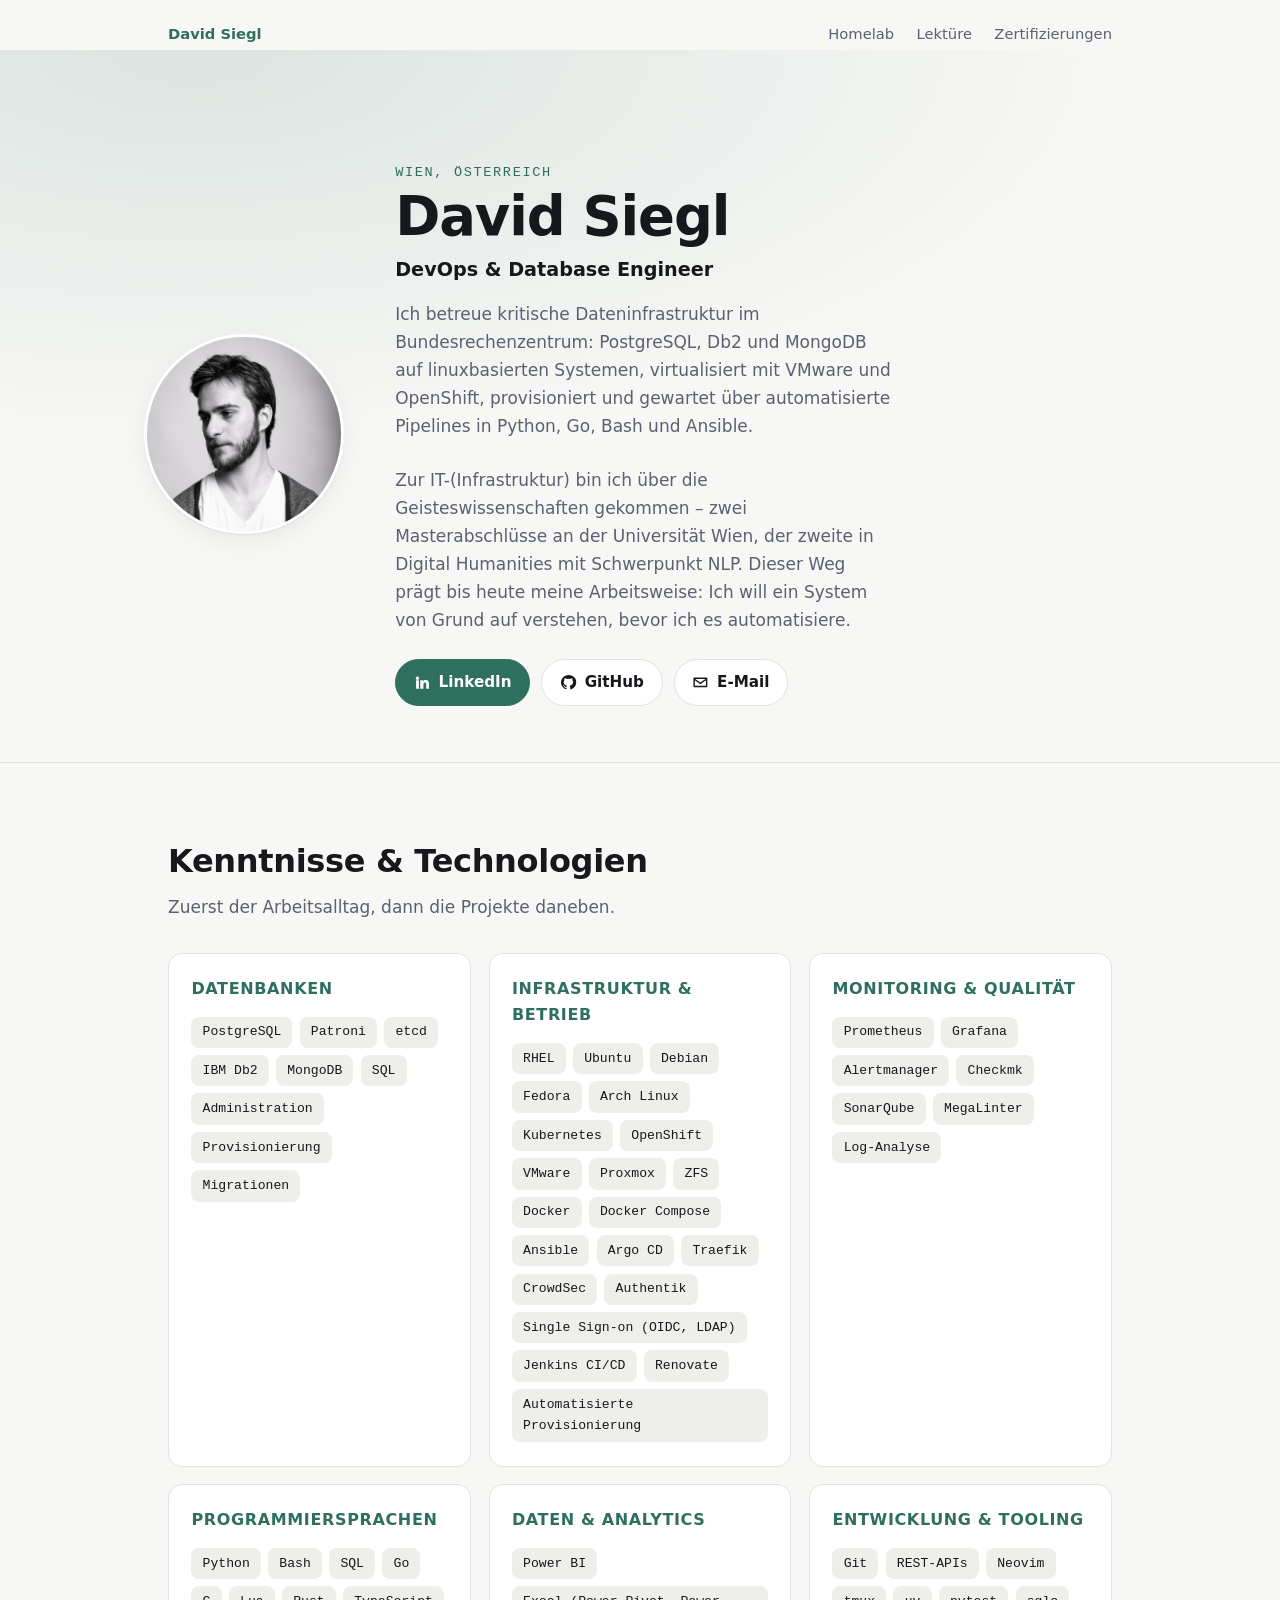
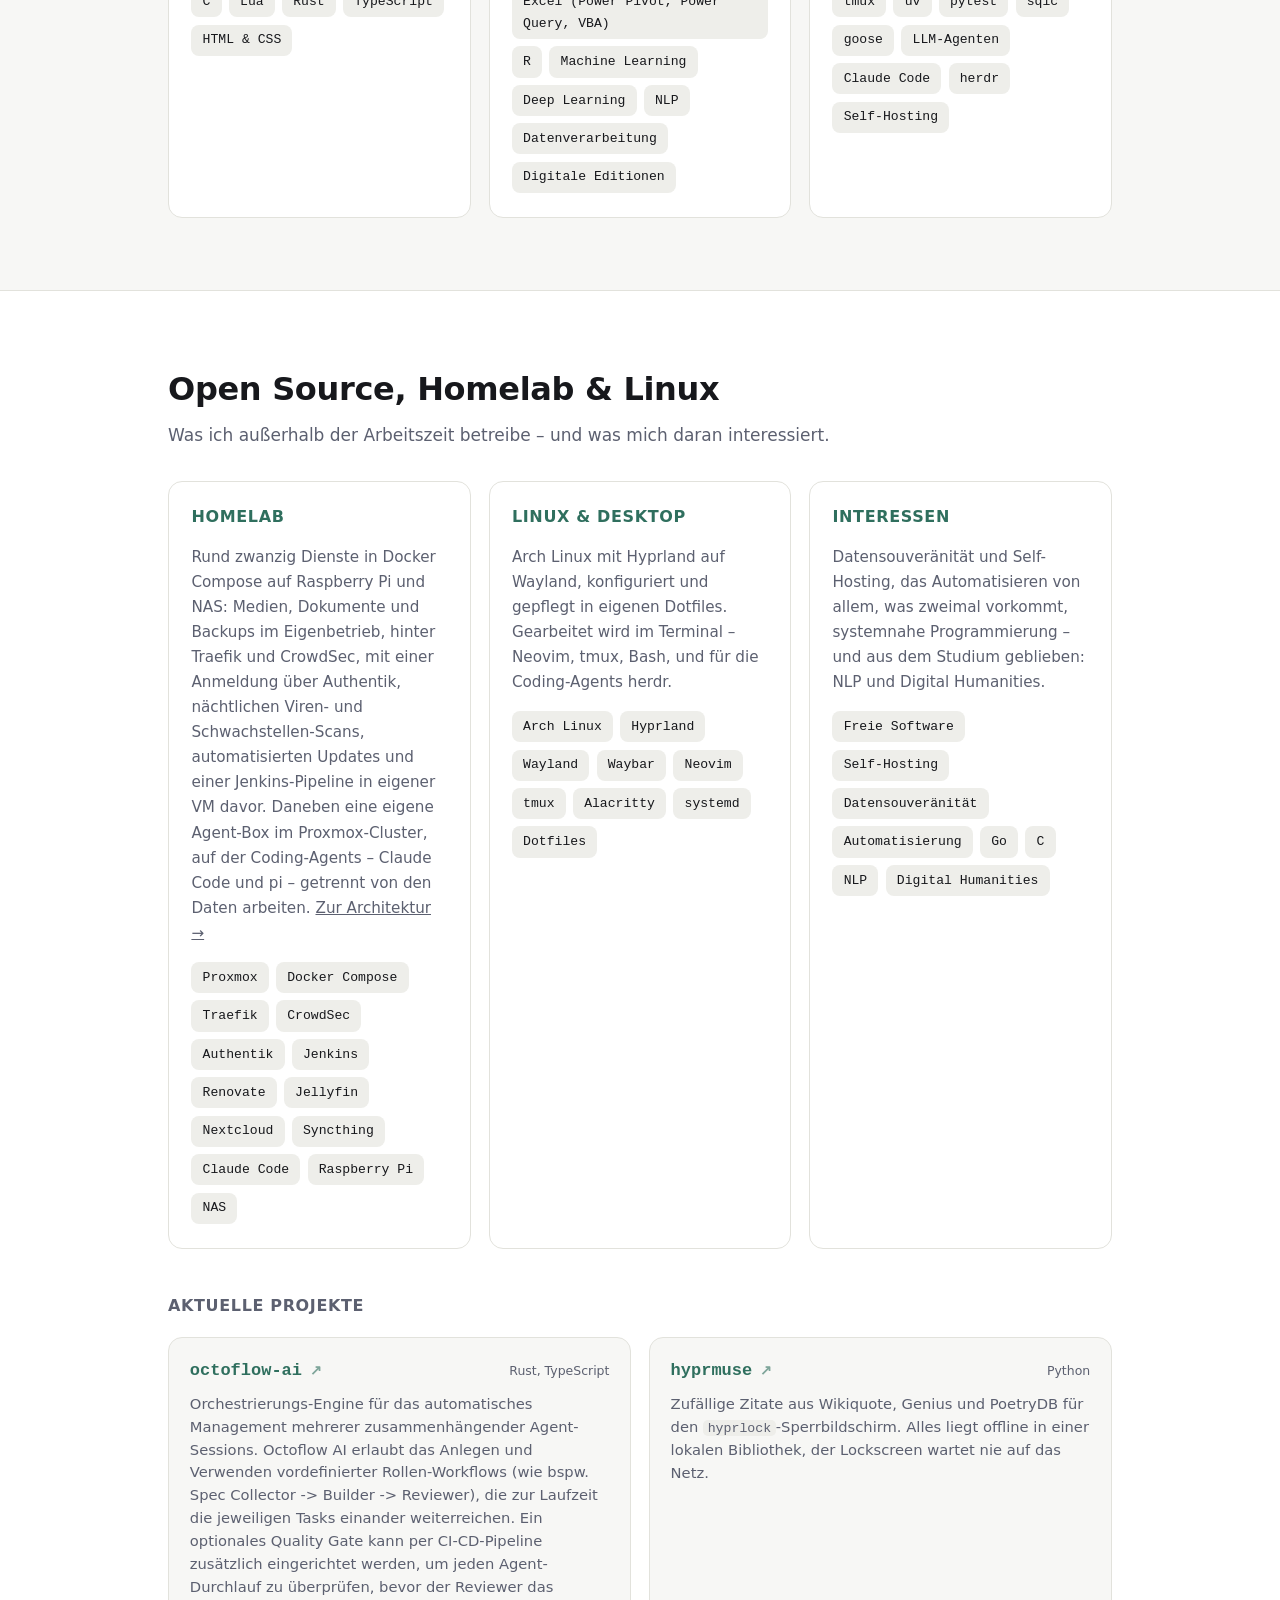
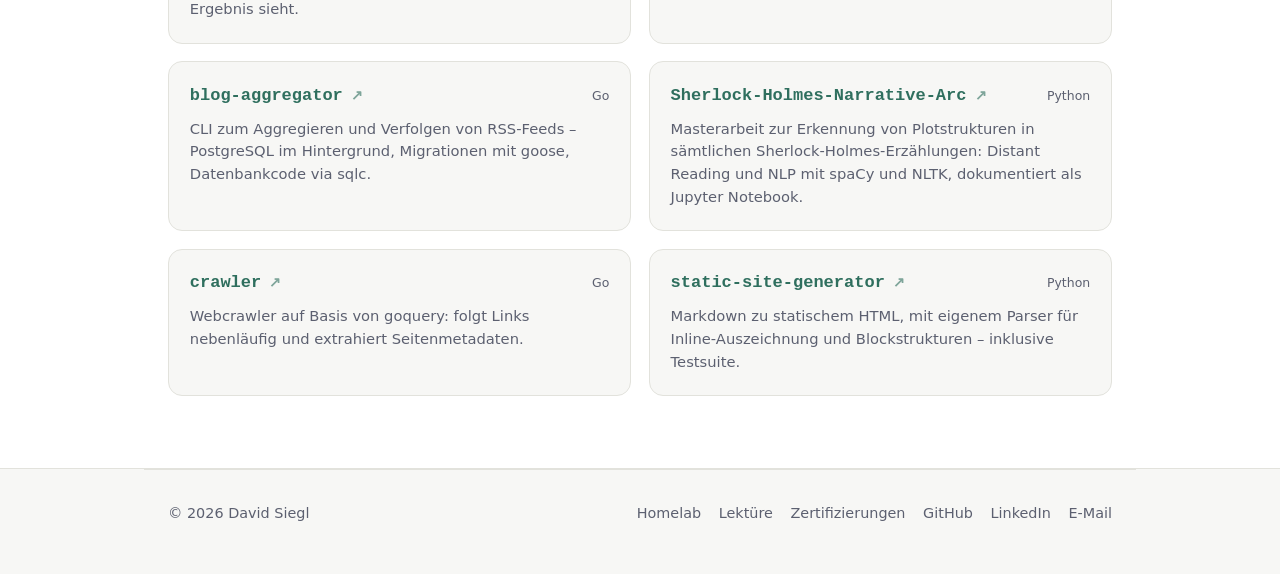
==== index.html @ 4fc4c1da "update index" ====
<!DOCTYPE html>
<html lang="de">
<head>
  <meta charset="utf-8">
  <meta name="viewport" content="width=device-width, initial-scale=1">
  <title>David Siegl — DevOps &amp; Database Engineer</title>
  <meta name="description" content="David Siegl — DevOps &amp; Database Engineer in Wien. PostgreSQL, Db2 und MongoDB auf Linux, provisioniert über automatisierte Pipelines.">
  <link rel="icon" href="assets/favicon.svg" type="image/svg+xml">
  <link rel="icon" href="assets/favicon.png" sizes="96x96" type="image/png">
  <link rel="apple-touch-icon" href="assets/apple-touch-icon.png">
  <link rel="stylesheet" href="styles.css">
</head>
<body>
  <a class="skip-link" href="#skills">Zu den Kenntnissen springen</a>

  <nav class="topbar" aria-label="Hauptnavigation">
    <a class="topbar__home" href="index.html" aria-current="page">David Siegl</a>
    <a href="homelab.html">Homelab</a>
    <a href="lektuere.html">Lektüre</a>
    <a href="zertifizierungen.html">Zertifizierungen</a>
  </nav>

  <header class="hero">
    <div class="hero__inner">
      <div class="avatar">
        <span class="avatar__initials" aria-hidden="true">DS</span>
        <img src="assets/profile.jpg" alt="Porträtfoto von David Siegl"
             width="800" height="800" decoding="async" onerror="this.remove()">
      </div>

      <div class="hero__text">
        <p class="eyebrow">Wien, Österreich</p>
        <h1>David Siegl</h1>
        <p class="tagline">DevOps &amp; Database Engineer</p>
        <p class="bio">
          Ich betreue kritische Dateninfrastruktur im Bundesrechenzentrum: PostgreSQL, Db2 und
          MongoDB auf linuxbasierten Systemen, virtualisiert mit VMware und OpenShift, provisioniert
          und gewartet über automatisierte Pipelines in Python, Go, Bash und Ansible.
        </p>
        <p class="bio">
          Zur IT-(Infrastruktur) bin ich über die Geisteswissenschaften gekommen – zwei Masterabschlüsse
          an der Universität Wien, der zweite in Digital Humanities mit Schwerpunkt NLP. Dieser Weg
          prägt bis heute meine Arbeitsweise: Ich will ein System von Grund auf verstehen, bevor ich
          es automatisiere.
        </p>

        <nav class="links" aria-label="Kontakt und Profile">
          <a class="link link--primary" href="https://www.linkedin.com/in/david-siegl-2bb168227/" target="_blank" rel="noopener noreferrer">
            <svg viewBox="0 0 24 24" aria-hidden="true"><path d="M4.98 3.5a2.5 2.5 0 1 1 0 5 2.5 2.5 0 0 1 0-5ZM3 9h4v12H3zM9 9h3.8v1.7h.05c.53-.95 1.83-1.95 3.77-1.95 4.03 0 4.78 2.5 4.78 5.76V21H17.6v-5.6c0-1.34-.03-3.06-1.9-3.06-1.9 0-2.2 1.45-2.2 2.96V21H9z"/></svg>
            LinkedIn
          </a>
          <a class="link" href="https://github.com/DavidSiegl" target="_blank" rel="noopener noreferrer">
            <svg viewBox="0 0 24 24" aria-hidden="true"><path d="M12 1.5a10.5 10.5 0 0 0-3.32 20.47c.53.1.72-.23.72-.5v-1.8c-2.92.64-3.54-1.25-3.54-1.25-.48-1.22-1.17-1.55-1.17-1.55-.96-.65.07-.64.07-.64 1.06.08 1.62 1.09 1.62 1.09.94 1.62 2.47 1.15 3.07.88.1-.68.37-1.15.67-1.42-2.33-.27-4.78-1.17-4.78-5.19 0-1.15.41-2.08 1.09-2.82-.11-.27-.47-1.34.1-2.79 0 0 .88-.28 2.89 1.08a9.9 9.9 0 0 1 5.26 0c2-1.36 2.88-1.08 2.88-1.08.58 1.45.21 2.52.11 2.79.68.74 1.09 1.67 1.09 2.82 0 4.03-2.46 4.92-4.8 5.18.38.33.71.97.71 1.96v2.9c0 .28.19.61.73.5A10.5 10.5 0 0 0 12 1.5Z"/></svg>
            GitHub
          </a>
          <a class="link" href="mailto:david.siegl95@gmail.com">
            <svg viewBox="0 0 24 24" aria-hidden="true"><path d="M3 5h18a1 1 0 0 1 1 1v12a1 1 0 0 1-1 1H3a1 1 0 0 1-1-1V6a1 1 0 0 1 1-1Zm1.6 2L12 12.3 19.4 7H4.6ZM20 8.9l-7.4 5.3a1 1 0 0 1-1.2 0L4 8.9V17h16V8.9Z"/></svg>
            E-Mail
          </a>
        </nav>
      </div>
    </div>
  </header>

  <main>
    <section id="skills" class="section">
      <h2>Kenntnisse &amp; Technologien</h2>
      <p class="section__lede">Zuerst der Arbeitsalltag, dann die Projekte daneben.</p>

      <div class="grid">
        <article class="card">
          <h3>Datenbanken</h3>
          <ul class="tags">
            <li>PostgreSQL</li><li>Patroni</li><li>etcd</li><li>IBM Db2</li><li>MongoDB</li><li>SQL</li>
            <li>Administration</li><li>Provisionierung</li><li>Migrationen</li>
          </ul>
        </article>

        <article class="card">
          <h3>Infrastruktur &amp; Betrieb</h3>
          <ul class="tags">
            <li>RHEL</li><li>Ubuntu</li><li>Debian</li><li>Fedora</li><li>Arch Linux</li>
            <li>Kubernetes</li><li>OpenShift</li><li>VMware</li><li>Proxmox</li><li>ZFS</li><li>Docker</li><li>Docker Compose</li>
            <li>Ansible</li><li>Argo CD</li><li>Traefik</li><li>CrowdSec</li><li>Authentik</li><li>Single Sign-on (OIDC, LDAP)</li>
            <li>Jenkins CI/CD</li><li>Renovate</li><li>Automatisierte Provisionierung</li>
          </ul>
        </article>

        <article class="card">
          <h3>Monitoring &amp; Qualität</h3>
          <ul class="tags">
            <li>Prometheus</li><li>Grafana</li><li>Alertmanager</li><li>Checkmk</li><li>SonarQube</li><li>MegaLinter</li><li>Log-Analyse</li>
          </ul>
        </article>

        <article class="card">
          <h3>Programmiersprachen</h3>
          <ul class="tags">
            <li>Python</li><li>Bash</li><li>SQL</li><li>Go</li><li>C</li><li>Lua</li><li>Rust</li><li>TypeScript</li><li>HTML &amp; CSS</li>
          </ul>
        </article>

        <article class="card">
          <h3>Daten &amp; Analytics</h3>
          <ul class="tags">
            <li>Power BI</li><li>Excel (Power Pivot, Power Query, VBA)</li><li>R</li>
            <li>Machine Learning</li><li>Deep Learning</li><li>NLP</li>
            <li>Datenverarbeitung</li><li>Digitale Editionen</li>
          </ul>
        </article>

        <article class="card">
          <h3>Entwicklung &amp; Tooling</h3>
          <ul class="tags">
            <li>Git</li><li>REST-APIs</li><li>Neovim</li><li>tmux</li>
            <li>uv</li><li>pytest</li><li>sqlc</li><li>goose</li><li>LLM-Agenten</li><li>Claude Code</li><li>herdr</li><li>Self-Hosting</li>
          </ul>
        </article>
      </div>
    </section>

    <section id="open-source" class="section section--alt">
      <h2>Open Source, Homelab &amp; Linux</h2>
      <p class="section__lede">Was ich außerhalb der Arbeitszeit betreibe – und was mich daran interessiert.</p>

      <div class="grid">
        <article class="card">
          <h3>Homelab</h3>
          <p class="card__text">
            Rund zwanzig Dienste in Docker Compose auf Raspberry Pi und NAS: Medien, Dokumente und
            Backups im Eigenbetrieb, hinter Traefik und CrowdSec, mit einer Anmeldung über
            Authentik, nächtlichen Viren- und Schwachstellen-Scans, automatisierten Updates
            und einer Jenkins-Pipeline in eigener VM davor.
            Daneben eine eigene Agent-Box im Proxmox-Cluster, auf der Coding-Agents – Claude
            Code und pi – getrennt von den Daten arbeiten.
            <a href="homelab.html">Zur Architektur →</a>
          </p>
          <ul class="tags">
            <li>Proxmox</li><li>Docker Compose</li><li>Traefik</li><li>CrowdSec</li><li>Authentik</li><li>Jenkins</li>
            <li>Renovate</li><li>Jellyfin</li><li>Nextcloud</li><li>Syncthing</li>
            <li>Claude Code</li><li>Raspberry Pi</li><li>NAS</li>
          </ul>
        </article>

        <article class="card">
          <h3>Linux &amp; Desktop</h3>
          <p class="card__text">
            Arch Linux mit Hyprland auf Wayland, konfiguriert und gepflegt in eigenen Dotfiles.
            Gearbeitet wird im Terminal – Neovim, tmux, Bash, und für die Coding-Agents herdr.
          </p>
          <ul class="tags">
            <li>Arch Linux</li><li>Hyprland</li><li>Wayland</li><li>Waybar</li><li>Neovim</li>
            <li>tmux</li><li>Alacritty</li><li>systemd</li><li>Dotfiles</li>
          </ul>
        </article>

        <article class="card">
          <h3>Interessen</h3>
          <p class="card__text">
            Datensouveränität und Self-Hosting, das Automatisieren von allem, was zweimal vorkommt,
            systemnahe Programmierung – und aus dem Studium geblieben: NLP und Digital Humanities.
          </p>
          <ul class="tags">
            <li>Freie Software</li><li>Self-Hosting</li><li>Datensouveränität</li>
            <li>Automatisierung</li><li>Go</li><li>C</li><li>NLP</li><li>Digital Humanities</li>
          </ul>
        </article>
      </div>

      <h3 class="subhead">Aktuelle Projekte</h3>

      <div class="projects">

        <a class="project" href="https://github.com/DavidSiegl/octoflow-ai" target="_blank" rel="noopener noreferrer">
          <span class="project__head"><span class="project__name">octoflow-ai</span><span class="project__lang">Rust, TypeScript</span></span>
          <span class="project__desc">
            Orchestrierungs-Engine für das automatisches Management mehrerer zusammenhängender Agent-Sessions.
            Octoflow AI erlaubt das Anlegen und Verwenden vordefinierter Rollen-Workflows
            (wie bspw. Spec Collector -> Builder -> Reviewer), die zur Laufzeit die jeweiligen Tasks einander weiterreichen.
            Ein optionales Quality Gate kann per CI-CD-Pipeline zusätzlich eingerichtet werden, um jeden Agent-Durchlauf zu überprüfen,
            bevor der Reviewer das Ergebnis sieht.
          </span>

        <a class="project" href="https://github.com/DavidSiegl/hyprmuse" target="_blank" rel="noopener noreferrer">
          <span class="project__head"><span class="project__name">hyprmuse</span><span class="project__lang">Python</span></span>
          <span class="project__desc">
            Zufällige Zitate aus Wikiquote, Genius und PoetryDB für den <code>hyprlock</code>-Sperrbildschirm.
            Alles liegt offline in einer lokalen Bibliothek, der Lockscreen wartet nie auf das Netz.
          </span>
        </a>

        <a class="project" href="https://github.com/DavidSiegl/blog-aggregator" target="_blank" rel="noopener noreferrer">
          <span class="project__head"><span class="project__name">blog-aggregator</span><span class="project__lang">Go</span></span>
          <span class="project__desc">
            CLI zum Aggregieren und Verfolgen von RSS-Feeds – PostgreSQL im Hintergrund,
            Migrationen mit goose, Datenbankcode via sqlc.
          </span>
        </a>

        <a class="project" href="https://github.com/DavidSiegl/Sherlock-Holmes-Narrative-Arc" target="_blank" rel="noopener noreferrer">
          <span class="project__head"><span class="project__name">Sherlock-Holmes-Narrative-Arc</span><span class="project__lang">Python</span></span>
          <span class="project__desc">
            Masterarbeit zur Erkennung von Plotstrukturen in sämtlichen Sherlock-Holmes-Erzählungen:
            Distant Reading und NLP mit spaCy und NLTK, dokumentiert als Jupyter Notebook.
          </span>
        </a>

        <a class="project" href="https://github.com/DavidSiegl/crawler" target="_blank" rel="noopener noreferrer">
          <span class="project__head"><span class="project__name">crawler</span><span class="project__lang">Go</span></span>
          <span class="project__desc">
            Webcrawler auf Basis von goquery: folgt Links nebenläufig und extrahiert
            Seitenmetadaten.
          </span>
        </a>

        <a class="project" href="https://github.com/DavidSiegl/static-site-generator" target="_blank" rel="noopener noreferrer">
          <span class="project__head"><span class="project__name">static-site-generator</span><span class="project__lang">Python</span></span>
          <span class="project__desc">
            Markdown zu statischem HTML, mit eigenem Parser für Inline-Auszeichnung und
            Blockstrukturen – inklusive Testsuite.
          </span>
        </a>

      </div>
    </section>
  </main>

  <footer class="footer">
    <p>© <span id="year">2026</span> David Siegl</p>
    <p class="footer__links">
      <a href="homelab.html">Homelab</a>
      <a href="lektuere.html">Lektüre</a>
      <a href="zertifizierungen.html">Zertifizierungen</a>
      <a href="https://github.com/DavidSiegl" target="_blank" rel="noopener noreferrer">GitHub</a>
      <a href="https://www.linkedin.com/in/david-siegl-2bb168227/" target="_blank" rel="noopener noreferrer">LinkedIn</a>
      <a href="mailto:david.siegl95@gmail.com">E-Mail</a>
    </p>
  </footer>

  <script>document.getElementById('year').textContent = new Date().getFullYear();</script>
</body>
</html>
---- styles.css ----
/* Palette is defined once on :root; the dark block below only re-points the
   same tokens, so every rule further down is theme-agnostic. */
:root {
  color-scheme: light dark;

  --bg: #f7f7f5;
  --bg-elevated: #ffffff;
  --bg-tag: #eeeeea;
  --text: #17181c;
  --text-muted: #5c6070;
  --border: #e2e2dc;
  --accent: #2f6f5e;
  --accent-contrast: #ffffff;
  --shadow: 0 1px 2px rgba(20, 20, 25, .06), 0 8px 24px rgba(20, 20, 25, .06);

  --maxw: 62rem;
  --radius: 14px;
  --font: ui-sans-serif, system-ui, -apple-system, "Segoe UI", Inter, Roboto, sans-serif;
  --font-mono: ui-monospace, "JetBrains Mono", SFMono-Regular, Menlo, Consolas, monospace;
}

@media (prefers-color-scheme: dark) {
  :root {
    --bg: #101215;
    --bg-elevated: #171a1f;
    --bg-tag: #21262e;
    --text: #e8eaed;
    --text-muted: #9aa2b1;
    --border: #262c35;
    --accent: #6fd6b5;
    --accent-contrast: #0d1114;
    --shadow: 0 1px 2px rgba(0, 0, 0, .4), 0 12px 32px rgba(0, 0, 0, .35);
  }
}

* { box-sizing: border-box; }

html { scroll-behavior: smooth; }

body {
  margin: 0;
  background: var(--bg);
  color: var(--text);
  font-family: var(--font);
  font-size: 17px;
  line-height: 1.65;
  -webkit-font-smoothing: antialiased;
}

a { color: inherit; }

.skip-link {
  position: absolute;
  left: -9999px;
}
.skip-link:focus {
  left: 1rem; top: 1rem;
  z-index: 10;
  padding: .5rem .9rem;
  background: var(--accent);
  color: var(--accent-contrast);
  border-radius: 8px;
}

/* ---------- Hero ---------- */

.hero {
  padding: clamp(3rem, 9vw, 7rem) 1.5rem clamp(2rem, 5vw, 3.5rem);
  /* Radial wash instead of a hard band so the hero blends into the page. */
  background:
    radial-gradient(120% 90% at 15% 0%, color-mix(in srgb, var(--accent) 14%, transparent), transparent 60%),
    var(--bg);
  border-bottom: 1px solid var(--border);
}

.hero__inner {
  max-width: var(--maxw);
  margin: 0 auto;
  display: flex;
  gap: clamp(1.75rem, 4vw, 3.25rem);
  align-items: center;
  flex-wrap: wrap;
}

.avatar {
  position: relative;
  flex: 0 0 auto;
  width: clamp(9rem, 22vw, 12.5rem);
  aspect-ratio: 1;
  border-radius: 50%;
  overflow: hidden;
  background: var(--bg-tag);
  border: 3px solid var(--bg-elevated);
  box-shadow: var(--shadow);
  display: grid;
  place-items: center;
}

/* Initials sit underneath the photo and show through only while
   assets/profile.jpg is missing (the <img> removes itself on error). */
.avatar__initials {
  font-family: var(--font-mono);
  font-size: clamp(2.2rem, 6vw, 3rem);
  letter-spacing: .05em;
  color: var(--text-muted);
  user-select: none;
}

.avatar img {
  position: absolute;
  inset: 0;
  width: 100%;
  height: 100%;
  object-fit: cover;
}

.hero__text { flex: 1 1 22rem; min-width: 0; }

.eyebrow {
  margin: 0;
  font-family: var(--font-mono);
  font-size: .85rem;
  letter-spacing: .12em;
  text-transform: uppercase;
  color: var(--accent);
}

h1 {
  margin: .2rem 0 .4rem;
  font-size: clamp(2.2rem, 6vw, 3.4rem);
  line-height: 1.1;
  letter-spacing: -.02em;
}

.tagline {
  margin: 0 0 .9rem;
  font-size: clamp(1.05rem, 2.2vw, 1.2rem);
  font-weight: 600;
  color: var(--text);
}

.bio {
  margin: 0 0 1.6rem;
  max-width: 46ch;
  color: var(--text-muted);
}

/* ---------- Links ---------- */

.links { display: flex; flex-wrap: wrap; gap: .7rem; }

.link {
  display: inline-flex;
  align-items: center;
  gap: .5rem;
  padding: .6rem 1.1rem;
  border: 1px solid var(--border);
  border-radius: 999px;
  background: var(--bg-elevated);
  font-weight: 600;
  font-size: .95rem;
  text-decoration: none;
  transition: transform .15s ease, box-shadow .15s ease, border-color .15s ease;
}

.link svg { width: 1.1em; height: 1.1em; fill: currentColor; }

.link:hover {
  transform: translateY(-2px);
  box-shadow: var(--shadow);
  border-color: color-mix(in srgb, var(--accent) 55%, var(--border));
}

.link:focus-visible { outline: 2px solid var(--accent); outline-offset: 3px; }

.link--primary {
  background: var(--accent);
  color: var(--accent-contrast);
  border-color: var(--accent);
}

/* ---------- Sections ---------- */

.section {
  max-width: var(--maxw);
  margin: 0 auto;
  padding: clamp(2.5rem, 7vw, 4.5rem) 1.5rem;
}

h2 {
  margin: 0;
  font-size: clamp(1.5rem, 3.5vw, 2rem);
  letter-spacing: -.01em;
}

.section__lede {
  margin: .35rem 0 2rem;
  color: var(--text-muted);
}

.grid {
  display: grid;
  grid-template-columns: repeat(auto-fit, minmax(17rem, 1fr));
  gap: 1.1rem;
}

.card {
  background: var(--bg-elevated);
  border: 1px solid var(--border);
  border-radius: var(--radius);
  padding: 1.35rem 1.4rem 1.5rem;
  transition: border-color .15s ease, transform .15s ease;
}

.card:hover {
  border-color: color-mix(in srgb, var(--accent) 45%, var(--border));
  transform: translateY(-2px);
}

.card h3 {
  margin: 0 0 .9rem;
  font-size: 1rem;
  letter-spacing: .04em;
  text-transform: uppercase;
  color: var(--accent);
}

.tags {
  list-style: none;
  margin: 0;
  padding: 0;
  display: flex;
  flex-wrap: wrap;
  gap: .45rem;
}

.tags li {
  padding: .3rem .7rem;
  border-radius: 8px;
  background: var(--bg-tag);
  font-family: var(--font-mono);
  font-size: .82rem;
  color: var(--text);
}

/* ---------- Footer ---------- */

.footer {
  border-top: 1px solid var(--border);
  padding: 2rem 1.5rem 3rem;
  display: flex;
  flex-wrap: wrap;
  gap: .75rem 1.5rem;
  justify-content: space-between;
  max-width: var(--maxw);
  margin: 0 auto;
  color: var(--text-muted);
  font-size: .9rem;
}

.footer p { margin: 0; }

.footer__links { display: flex; gap: 1.1rem; }

.footer a { text-decoration: none; }
.footer a:hover { color: var(--accent); }

/* Full-bleed tint, but the content stays on the shared --maxw column. */
.section--alt {
  max-width: none;
  background: var(--bg-elevated);
  border-block: 1px solid var(--border);
}
/* Minus the section's own side padding, so alt and plain sections share one edge. */
.section--alt > * {
  max-width: calc(var(--maxw) - 3rem);
  margin-inline: auto;
}

/* ---------- Experience ---------- */

.timeline {
  list-style: none;
  margin: 0;
  padding: 0 0 0 1.6rem;
  border-left: 2px solid var(--border);
  display: grid;
  gap: 2rem;
}

.entry { position: relative; }

.entry::before {
  content: "";
  position: absolute;
  /* Half the dot plus the 2px rule, so it sits centred on the line. */
  left: calc(-1.6rem - 6px);
  top: .55rem;
  width: 10px;
  height: 10px;
  border-radius: 50%;
  background: var(--accent);
}

.entry__meta {
  margin: 0;
  font-family: var(--font-mono);
  font-size: .8rem;
  letter-spacing: .04em;
  text-transform: uppercase;
  color: var(--text-muted);
}

.entry__role {
  margin: .15rem 0 .1rem;
  font-size: 1.15rem;
}

.entry__org {
  margin: 0 0 .5rem;
  font-weight: 600;
  color: var(--accent);
}

.entry__note {
  margin: 0;
  max-width: 62ch;
  color: var(--text-muted);
}

/* ---------- Lists inside cards ---------- */

.list {
  margin: 0;
  padding-left: 1.1rem;
  display: grid;
  gap: .5rem;
  color: var(--text-muted);
  font-size: .95rem;
}

.list strong { color: var(--text); font-weight: 600; }

.list--plain {
  list-style: none;
  padding-left: 0;
}

.list--plain li {
  display: flex;
  flex-wrap: wrap;
  gap: .5rem;
  align-items: baseline;
  justify-content: space-between;
  color: var(--text);
}

.level {
  font-family: var(--font-mono);
  font-size: .78rem;
  color: var(--text-muted);
}

.note {
  margin: 1rem 0 0;
  font-size: .88rem;
  color: var(--text-muted);
}

/* ---------- Open Source / Projekte ---------- */

.card__text {
  margin: 0 0 1rem;
  font-size: .95rem;
  color: var(--text-muted);
}

/* margin-block only: inside .section--alt the inline margins centre it on --maxw. */
.subhead {
  margin-block: 2.75rem 1.1rem;
  font-size: 1rem;
  letter-spacing: .04em;
  text-transform: uppercase;
  color: var(--text-muted);
}

.projects {
  display: grid;
  grid-template-columns: repeat(auto-fit, minmax(19rem, 1fr));
  gap: 1.1rem;
}

.project {
  display: flex;
  flex-direction: column;
  gap: .5rem;
  padding: 1.2rem 1.3rem 1.35rem;
  background: var(--bg);
  border: 1px solid var(--border);
  border-radius: var(--radius);
  text-decoration: none;
  transition: border-color .15s ease, transform .15s ease, box-shadow .15s ease;
}

.project:hover {
  transform: translateY(-2px);
  border-color: color-mix(in srgb, var(--accent) 45%, var(--border));
  box-shadow: var(--shadow);
}

.project:focus-visible { outline: 2px solid var(--accent); outline-offset: 3px; }

.project__head {
  display: flex;
  align-items: baseline;
  justify-content: space-between;
  gap: .75rem;
}

.project__name {
  font-family: var(--font-mono);
  font-weight: 600;
  color: var(--accent);
}

/* Arrow hints that the card leaves the site, without an extra icon in the markup. */
.project__name::after {
  content: " ↗";
  font-size: .8em;
  opacity: .6;
}

.project__lang {
  font-size: .78rem;
  color: var(--text-muted);
  white-space: nowrap;
}

.project__desc {
  font-size: .92rem;
  color: var(--text-muted);
  line-height: 1.55;
}

.project__desc code {
  font-family: var(--font-mono);
  font-size: .9em;
  padding: .05em .35em;
  border-radius: 5px;
  background: var(--bg-tag);
}

/* ---------- Navigation zwischen den Seiten ---------- */

.topbar {
  max-width: var(--maxw);
  margin: 0 auto;
  padding: 1.4rem 1.5rem .2rem;
  display: flex;
  gap: 1.4rem;
  align-items: baseline;
  font-size: .92rem;
}

.topbar a {
  text-decoration: none;
  color: var(--text-muted);
  transition: color .15s ease;
}

.topbar a:hover { color: var(--accent); }

.topbar__home {
  font-weight: 600;
  color: var(--text) !important;
  margin-right: auto;
}

.topbar__here,
.topbar a[aria-current="page"] {
  color: var(--accent) !important;
  font-weight: 600;
}

/* ---------- Unterseiten-Kopf ---------- */

.pagehead {
  max-width: var(--maxw);
  margin: 0 auto;
  padding: clamp(1.5rem, 4vw, 2.5rem) 1.5rem clamp(2rem, 5vw, 3rem);
}

.pagehead h1 {
  font-size: clamp(2rem, 5vw, 3rem);
  margin-bottom: 1.2rem;
}

.pagehead .bio { max-width: 60ch; }

.pagehead code {
  font-family: var(--font-mono);
  font-size: .9em;
  padding: .05em .35em;
  border-radius: 5px;
  background: var(--bg-tag);
  color: var(--text);
}

.epigraphs {
  display: grid;
  grid-template-columns: repeat(auto-fit, minmax(21rem, 1fr));
  gap: 1.2rem;
  margin: 2.2rem 0 0;
}

.epigraph {
  margin: 0;
  padding: 1.1rem 1.3rem;
  border-left: 3px solid var(--accent);
  border-radius: 0 var(--radius) var(--radius) 0;
  background: var(--bg-elevated);
}

.epigraph blockquote {
  margin: 0;
  color: var(--text);
  font-size: .98rem;
  hyphens: auto;
}

.epigraph blockquote p { margin: 0; }

.epigraph figcaption {
  margin-top: .7rem;
  font-family: var(--font-mono);
  font-size: .78rem;
  letter-spacing: .04em;
  color: var(--text-muted);
}

.epigraph cite { font-style: normal; }

.stats {
  display: flex;
  flex-wrap: wrap;
  gap: 1.4rem 2.75rem;
  margin: 2rem 0 0;
  padding-top: 1.5rem;
  border-top: 1px solid var(--border);
}

.stats dt {
  font-size: .78rem;
  letter-spacing: .1em;
  text-transform: uppercase;
  color: var(--text-muted);
}

.stats dd {
  margin: .15rem 0 0;
  font-family: var(--font-mono);
  font-size: 1.6rem;
  font-weight: 600;
  color: var(--accent);
}

/* ---------- Bücherregal ---------- */

.shelf {
  max-width: var(--maxw);
  margin: 0 auto;
  padding: 0 1.5rem clamp(2rem, 5vw, 3rem);
}

.shelf h2 {
  display: flex;
  align-items: baseline;
  gap: .7rem;
  padding-top: 2rem;
  border-top: 1px solid var(--border);
}

.shelf__count {
  font-family: var(--font-mono);
  font-size: .85rem;
  font-weight: 500;
  padding: .1rem .5rem;
  border-radius: 999px;
  background: var(--bg-tag);
  color: var(--text-muted);
}

.shelf__lede {
  margin: .4rem 0 1.75rem;
  max-width: 62ch;
  color: var(--text-muted);
}

.books {
  list-style: none;
  margin: 0;
  padding: 0;
  display: grid;
  gap: .1rem;
  counter-reset: none;
}

.book {
  display: grid;
  /* Jahresspalte in fixer Breite, damit die Titel eine Kante bilden. */
  grid-template-columns: 4.25rem 1fr;
  gap: 0 1rem;
  padding: .85rem .6rem;
  border-radius: 10px;
  transition: background .15s ease;
}

.book:hover { background: var(--bg-elevated); }

.book__year {
  font-family: var(--font-mono);
  font-size: .85rem;
  color: var(--text-muted);
  padding-top: .15rem;
}

.book__body { display: flex; flex-direction: column; gap: .1rem; min-width: 0; }

.book__title { font-weight: 600; }

.book__sub {
  font-size: .93rem;
  color: var(--text-muted);
}

.book__meta {
  margin-top: .25rem;
  font-size: .84rem;
  color: var(--text-muted);
  opacity: .85;
}

@media (max-width: 30rem) {
  .book { grid-template-columns: 1fr; gap: .2rem; }
  .book__year { padding-top: 0; }
}

/* ---------- Themengraph ---------- */

.graph-block {
  max-width: var(--maxw);
  margin: 0 auto;
  padding: 0 1.5rem clamp(2rem, 5vw, 3rem);
}

.graph-block h2 {
  padding-top: 2rem;
  /* Ohne Lede darunter traegt die Ueberschrift den Abstand zum Graphen selbst. */
  margin-bottom: 1.75rem;
  border-top: 1px solid var(--border);
}

.graph { display: block; }

/* display: grid schlaegt das hidden-Attribut - ohne diese Regel bliebe der
   leere Rahmen stehen, wenn graph.js nicht laeuft. */
.graph[hidden] { display: none; }

.graph__stage {
  position: relative;
  border: 1px solid var(--border);
  border-radius: var(--radius);
  background: var(--bg-elevated);
  box-shadow: var(--shadow);
  overflow: hidden;
}

.graph__canvas {
  display: block;
  width: 100%;
  /* Feste Hoehe: das Layout darf nicht davon abhaengen, wie weit sich der
     Graph gerade auseinanderschiebt. */
  height: clamp(26rem, 78vh, 46rem);
  touch-action: none;
  cursor: grab;
}

.graph__legend {
  position: absolute;
  left: .9rem;
  bottom: .8rem;
  display: flex;
  gap: 1rem;
  font-size: .78rem;
  color: var(--text-muted);
}

.graph__key { display: flex; align-items: center; gap: .4rem; }

.graph__key::before {
  content: "";
  width: .6rem;
  height: .6rem;
  border-radius: 50%;
}

.graph__key--thema::before { background: var(--text-muted); }

.graph__key--buch::before {
  background: var(--bg-elevated);
  box-shadow: inset 0 0 0 2px var(--accent);
}

.graph__reset {
  position: absolute;
  right: .8rem;
  top: .8rem;
  font: inherit;
  font-size: .78rem;
  color: var(--text-muted);
  padding: .3rem .65rem;
  border: 1px solid var(--border);
  border-radius: 999px;
  background: var(--bg);
  cursor: pointer;
}

.graph__reset:hover { color: var(--accent); border-color: var(--accent); }

.graph__panel {
  position: absolute;
  left: .8rem;
  top: .8rem;
  width: 15rem;
  max-height: calc(100% - 4.5rem);
  overflow-y: auto;
  border: 1px solid var(--border);
  border-radius: var(--radius);
  padding: .9rem 1rem;
  /* Deckend, nicht durchscheinend: darunter laufen Kanten und Beschriftungen. */
  background: var(--bg-elevated);
  box-shadow: var(--shadow);
}

.graph__panel[hidden] { display: none; }

.graph__title { margin: 0; font-size: 1.05rem; }

.graph__kind {
  margin: .2rem 0 1rem;
  font-size: .8rem;
  color: var(--text-muted);
}

.graph__sub {
  margin: 0 0 .35rem;
  font-size: .72rem;
  letter-spacing: .09em;
  text-transform: uppercase;
  color: var(--text-muted);
  font-weight: 600;
}

.graph__refs {
  margin: 0 0 1rem;
  display: flex;
  flex-wrap: wrap;
  gap: .3rem;
}

.graph__none { font-size: .85rem; color: var(--text-muted); opacity: .7; }

.graph__ref,
.zettel__name {
  font: inherit;
  font-size: .84rem;
  padding: .15rem .55rem;
  border-radius: 999px;
  border: 1px solid transparent;
  background: var(--bg-tag);
  color: var(--text);
  cursor: pointer;
}

.graph__ref:hover,
.zettel__name:hover {
  border-color: var(--accent);
  color: var(--accent);
}

/* ---------- Notizliste: Textfassung des Graphen ----------
   Zugleich der Weg ohne JavaScript und die Bedienung per Tastatur, deshalb
   eingeklappt statt weggelassen. */

.zettel-fallback {
  margin-top: 1.25rem;
  border-top: 1px solid var(--border);
  padding-top: .9rem;
}

.zettel-fallback summary {
  cursor: pointer;
  font-size: .87rem;
  color: var(--text-muted);
}

.zettel-fallback summary:hover { color: var(--accent); }

.zettel-list { list-style: none; margin: 1rem 0 0; padding: 0; }

.zettel {
  display: grid;
  grid-template-columns: minmax(0, 14rem) 4rem minmax(0, 1fr);
  gap: .35rem .9rem;
  align-items: baseline;
  padding: .6rem;
  border-radius: 10px;
  scroll-margin-top: 30vh;
}

.zettel:hover { background: var(--bg-elevated); }
.zettel--on { background: var(--bg-elevated); box-shadow: inset 0 0 0 1px var(--accent); }

.zettel__name { justify-self: start; text-align: left; }

.zettel__kind {
  font-family: var(--font-mono);
  font-size: .78rem;
  color: var(--text-muted);
}

.zettel__refs { font-size: .87rem; color: var(--text-muted); }
.zettel__refs a { color: inherit; text-decoration-color: var(--border); }
.zettel__refs a:hover { color: var(--accent); }

@media (max-width: 52rem) {
  .zettel { grid-template-columns: minmax(0, 1fr) 4rem; }
  .zettel__refs { grid-column: 1 / -1; }
}

/* Auf schmalen Schirmen deckt eine Karte oben links den halben Graphen ab -
   dort legt sie sich flach an den unteren Rand. */
@media (max-width: 34rem) {
  .graph__panel {
    left: .6rem;
    right: .6rem;
    top: auto;
    bottom: .6rem;
    width: auto;
    max-height: 45%;
  }
}

.graph__usage {
  position: absolute;
  right: .9rem;
  bottom: .8rem;
  margin: 0;
  font-size: .74rem;
  color: var(--text-muted);
  opacity: .8;
}

@media (max-width: 40rem) {
  .graph__usage { display: none; }
}

/* ---------- Zertifikate ---------- */

.certs {
  list-style: none;
  margin: 0;
  padding: 0;
  display: grid;
  gap: .1rem;
}

.cert {
  display: grid;
  /* Same fixed date column as .book, so both subpages share one edge. */
  grid-template-columns: 4.25rem 1fr;
  gap: 0 1rem;
  padding: .95rem .6rem;
  border-radius: 10px;
  transition: background .15s ease;
}

.cert:hover { background: var(--bg-elevated); }

.cert__date {
  font-family: var(--font-mono);
  font-size: .85rem;
  color: var(--text-muted);
  padding-top: .15rem;
}

.cert__body { display: flex; flex-direction: column; gap: .15rem; min-width: 0; }

.cert__title { font-weight: 600; }

a.cert__title { text-decoration: none; }
a.cert__title:hover { color: var(--accent); }
a.cert__title:focus-visible { outline: 2px solid var(--accent); outline-offset: 3px; border-radius: 4px; }

a.cert__title::after {
  content: " ↗";
  font-size: .8em;
  opacity: .6;
}

.cert__meta {
  font-size: .84rem;
  color: var(--text-muted);
  opacity: .85;
  /* Credential IDs are long unbroken tokens; let them wrap on phones. */
  overflow-wrap: anywhere;
}

.cert .tags { margin-top: .55rem; gap: .35rem; }
.cert .tags li { font-size: .76rem; padding: .2rem .55rem; }

@media (max-width: 30rem) {
  .cert { grid-template-columns: 1fr; gap: .2rem; }
  .cert__date { padding-top: 0; }
}

/* ---------- Homelab: Fließtext und Diagramme ---------- */

/* The measure goes on the paragraphs, not on .prose: inside .section--alt every
   child is centred on --maxw, and a narrower .prose would drift off the edge. */
.prose p { max-width: 68ch; margin: 0 0 1rem; }

.prose code,
.section__lede code,
.card__text code,
.diagram figcaption code {
  font-family: var(--font-mono);
  font-size: .88em;
  padding: .05em .35em;
  border-radius: 5px;
  background: var(--bg-tag);
  color: var(--text);
}

.notes { margin-top: 2rem; }

.diagram-defs { position: absolute; width: 0; height: 0; overflow: hidden; }

.diagram {
  margin: 2rem 0 0;
  padding: 1.25rem;
  background: var(--bg-elevated);
  border: 1px solid var(--border);
  border-radius: var(--radius);
}

.section--alt .diagram { margin-inline: auto; background: var(--bg); }
.section--alt .d-box { fill: var(--bg-elevated); }

/* The diagrams are drawn at ~900 units wide; below 44rem their labels would
   shrink past legibility, so the figure scrolls sideways instead of the page. */
.diagram__scroll { overflow-x: auto; }
.diagram svg { display: block; width: 100%; min-width: 44rem; height: auto; }

.diagram figcaption {
  margin-top: 1rem;
  font-size: .87rem;
  color: var(--text-muted);
  max-width: 68ch;
}

.d-zone {
  fill: none;
  stroke: var(--text-muted);
  stroke-opacity: .45;
  stroke-width: 1.2;
  stroke-dasharray: 6 5;
}

.d-zone-label {
  font-family: var(--font-mono);
  font-size: 11px;
  letter-spacing: .12em;
  fill: var(--text-muted);
}

.d-group {
  fill: color-mix(in srgb, var(--accent) 6%, transparent);
  stroke: color-mix(in srgb, var(--accent) 40%, var(--border));
  stroke-width: 1.2;
}

/* A VM inside a host group: the boundary matters, the fill would only add noise. */
.d-vm {
  fill: none;
  stroke: color-mix(in srgb, var(--accent) 55%, var(--border));
  stroke-width: 1;
  stroke-dasharray: 4 4;
}

.d-group-title { font-size: 15px; font-weight: 700; fill: var(--text); }

.d-box {
  fill: var(--bg);
  stroke: color-mix(in srgb, var(--text) 22%, var(--bg));
  stroke-width: 1;
}

.d-box--accent { stroke: var(--accent); stroke-width: 1.6; }

.d-title { font-size: 14px; font-weight: 600; fill: var(--text); }
.d-mono { font-family: var(--font-mono); font-weight: 500; fill: var(--accent); }

.d-sub,
.d-edge-label {
  font-family: var(--font-mono);
  font-size: 11px;
  fill: var(--text-muted);
}

.d-note { font-size: 12.5px; font-style: italic; fill: var(--text-muted); }

.d-edge { fill: none; stroke: var(--text-muted); stroke-width: 1.4; }
.d-edge--accent { stroke: var(--accent); stroke-width: 2; }
.d-edge--blocked { stroke-dasharray: 4 4; }

.d-head { fill: var(--text-muted); }
.d-head--accent { fill: var(--accent); }
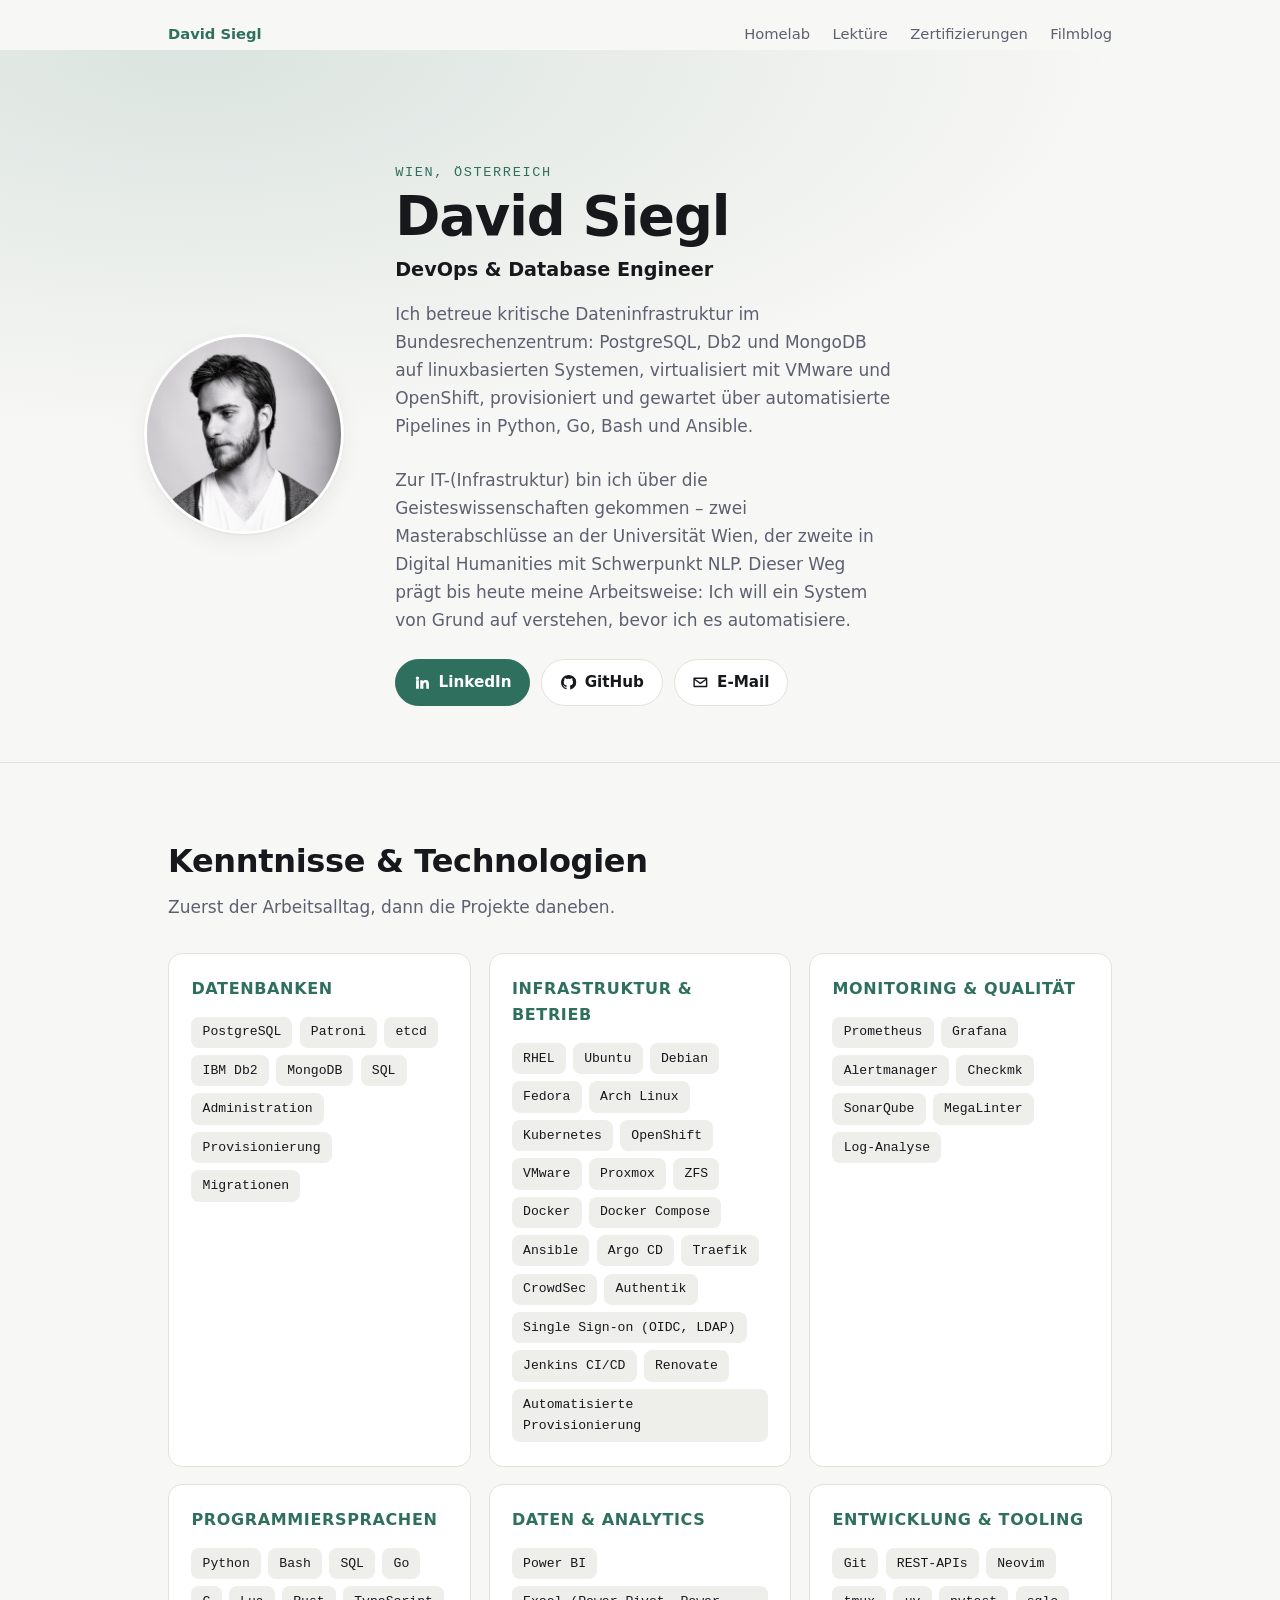
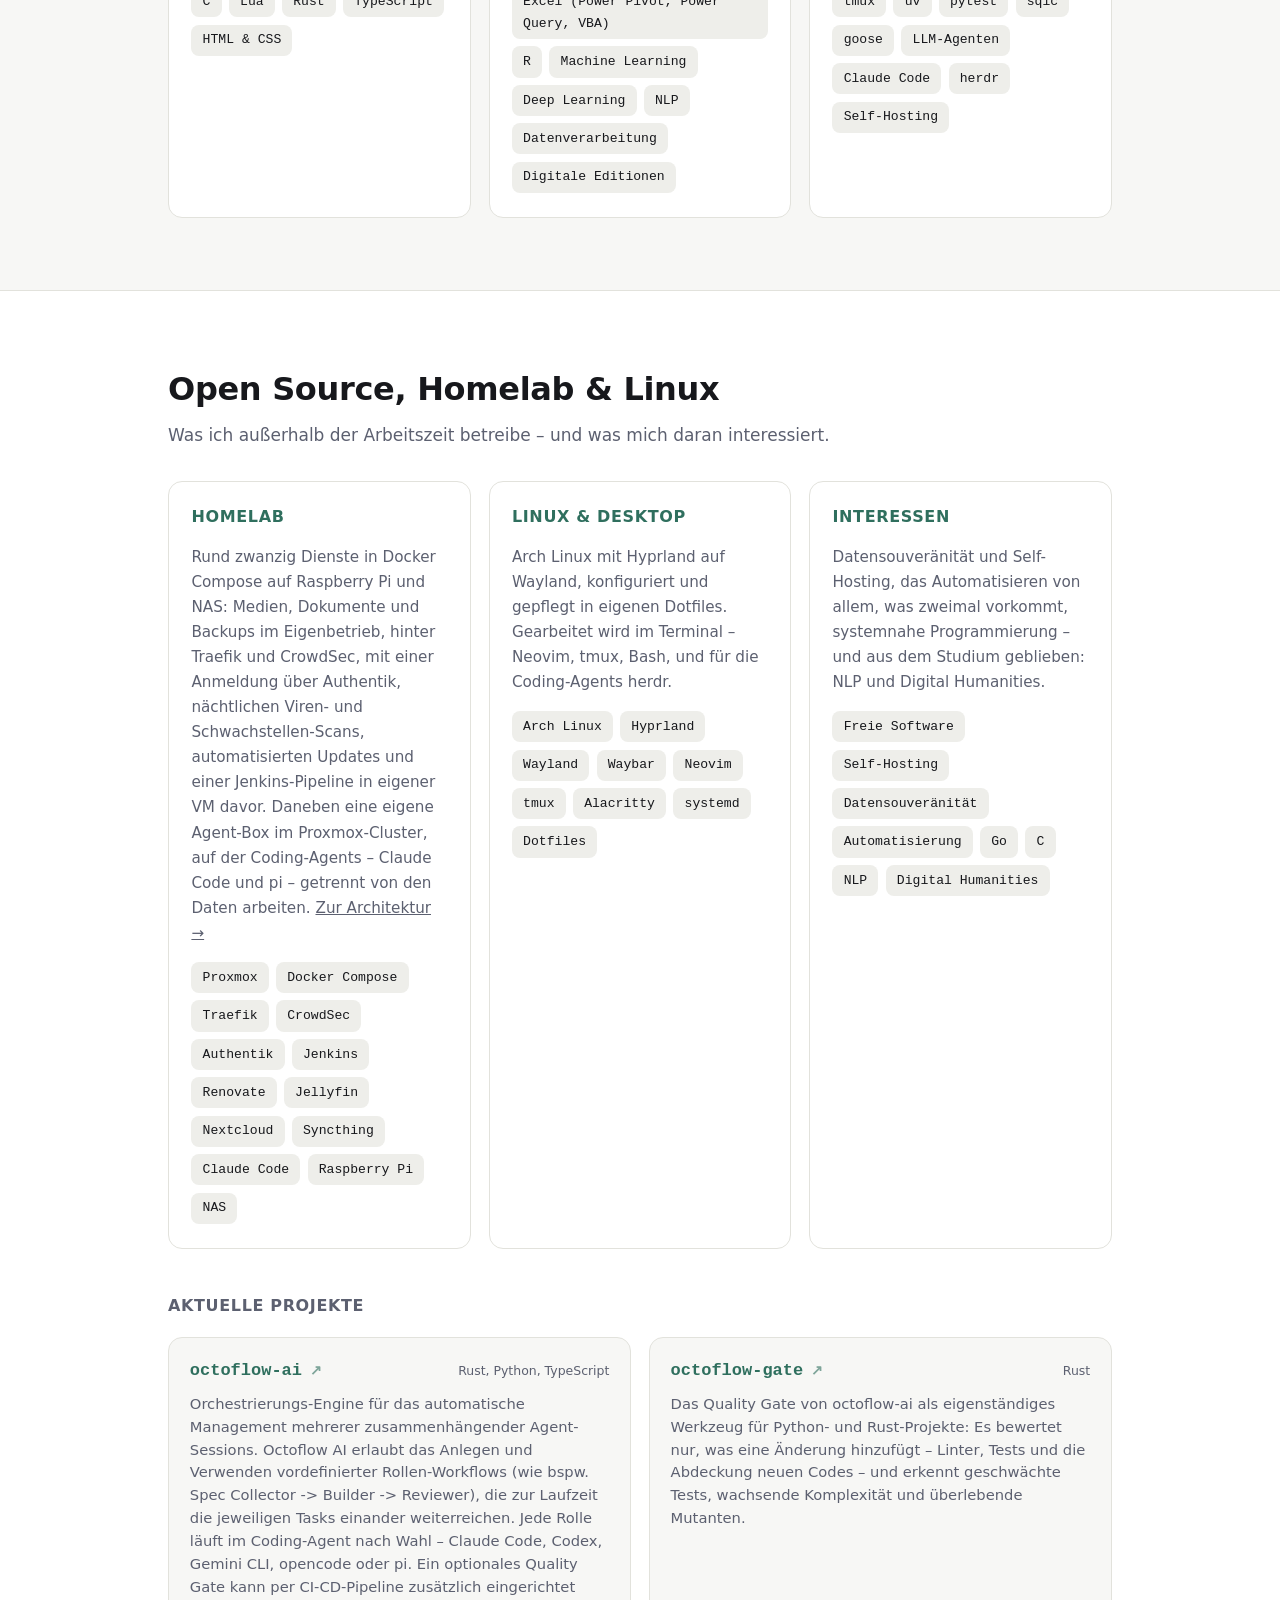
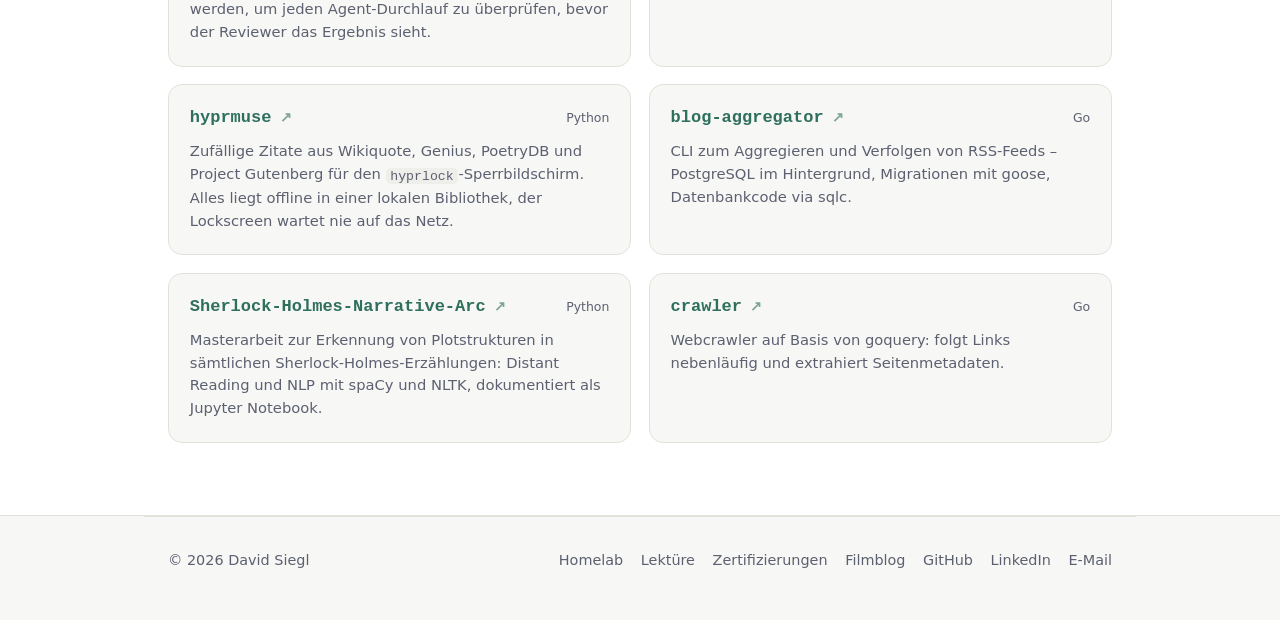
==== commit c858fbc9: "update projects: octoflow-gate in place of static-site-generator, octoflow-ai's harnesses, hyprmuse'" ====
--- a/index.html
+++ b/index.html
@@ -18,6 +18,7 @@
     <a href="homelab.html">Homelab</a>
     <a href="lektuere.html">Lektüre</a>
     <a href="zertifizierungen.html">Zertifizierungen</a>
+    <a href="https://blog.kryochamber.xyz" target="_blank" rel="noopener noreferrer">Filmblog</a>
   </nav>
 
   <header class="hero">
@@ -172,19 +173,30 @@
       <div class="projects">
 
         <a class="project" href="https://github.com/DavidSiegl/octoflow-ai" target="_blank" rel="noopener noreferrer">
-          <span class="project__head"><span class="project__name">octoflow-ai</span><span class="project__lang">Rust, TypeScript</span></span>
-          <span class="project__desc">
-            Orchestrierungs-Engine für das automatisches Management mehrerer zusammenhängender Agent-Sessions.
+          <span class="project__head"><span class="project__name">octoflow-ai</span><span class="project__lang">Rust, Python, TypeScript</span></span>
+          <span class="project__desc">
+            Orchestrierungs-Engine für das automatische Management mehrerer zusammenhängender Agent-Sessions.
             Octoflow AI erlaubt das Anlegen und Verwenden vordefinierter Rollen-Workflows
             (wie bspw. Spec Collector -> Builder -> Reviewer), die zur Laufzeit die jeweiligen Tasks einander weiterreichen.
+            Jede Rolle läuft im Coding-Agent nach Wahl – Claude Code, Codex, Gemini CLI, opencode oder pi.
             Ein optionales Quality Gate kann per CI-CD-Pipeline zusätzlich eingerichtet werden, um jeden Agent-Durchlauf zu überprüfen,
             bevor der Reviewer das Ergebnis sieht.
           </span>
+        </a>
+
+        <a class="project" href="https://github.com/DavidSiegl/octoflow-gate" target="_blank" rel="noopener noreferrer">
+          <span class="project__head"><span class="project__name">octoflow-gate</span><span class="project__lang">Rust</span></span>
+          <span class="project__desc">
+            Das Quality Gate von octoflow-ai als eigenständiges Werkzeug für Python- und Rust-Projekte:
+            Es bewertet nur, was eine Änderung hinzufügt – Linter, Tests und die Abdeckung neuen Codes –
+            und erkennt geschwächte Tests, wachsende Komplexität und überlebende Mutanten.
+          </span>
+        </a>
 
         <a class="project" href="https://github.com/DavidSiegl/hyprmuse" target="_blank" rel="noopener noreferrer">
           <span class="project__head"><span class="project__name">hyprmuse</span><span class="project__lang">Python</span></span>
           <span class="project__desc">
-            Zufällige Zitate aus Wikiquote, Genius und PoetryDB für den <code>hyprlock</code>-Sperrbildschirm.
+            Zufällige Zitate aus Wikiquote, Genius, PoetryDB und Project Gutenberg für den <code>hyprlock</code>-Sperrbildschirm.
             Alles liegt offline in einer lokalen Bibliothek, der Lockscreen wartet nie auf das Netz.
           </span>
         </a>
@@ -210,14 +222,6 @@
           <span class="project__desc">
             Webcrawler auf Basis von goquery: folgt Links nebenläufig und extrahiert
             Seitenmetadaten.
-          </span>
-        </a>
-
-        <a class="project" href="https://github.com/DavidSiegl/static-site-generator" target="_blank" rel="noopener noreferrer">
-          <span class="project__head"><span class="project__name">static-site-generator</span><span class="project__lang">Python</span></span>
-          <span class="project__desc">
-            Markdown zu statischem HTML, mit eigenem Parser für Inline-Auszeichnung und
-            Blockstrukturen – inklusive Testsuite.
           </span>
         </a>
 
@@ -231,6 +235,7 @@
       <a href="homelab.html">Homelab</a>
       <a href="lektuere.html">Lektüre</a>
       <a href="zertifizierungen.html">Zertifizierungen</a>
+      <a href="https://blog.kryochamber.xyz" target="_blank" rel="noopener noreferrer">Filmblog</a>
       <a href="https://github.com/DavidSiegl" target="_blank" rel="noopener noreferrer">GitHub</a>
       <a href="https://www.linkedin.com/in/david-siegl-2bb168227/" target="_blank" rel="noopener noreferrer">LinkedIn</a>
       <a href="mailto:david.siegl95@gmail.com">E-Mail</a>
--- a/styles.css
+++ b/styles.css
@@ -457,7 +457,8 @@
   margin: 0 auto;
   padding: 1.4rem 1.5rem .2rem;
   display: flex;
-  gap: 1.4rem;
+  flex-wrap: wrap;
+  gap: .5rem 1.4rem;
   align-items: baseline;
   font-size: .92rem;
 }
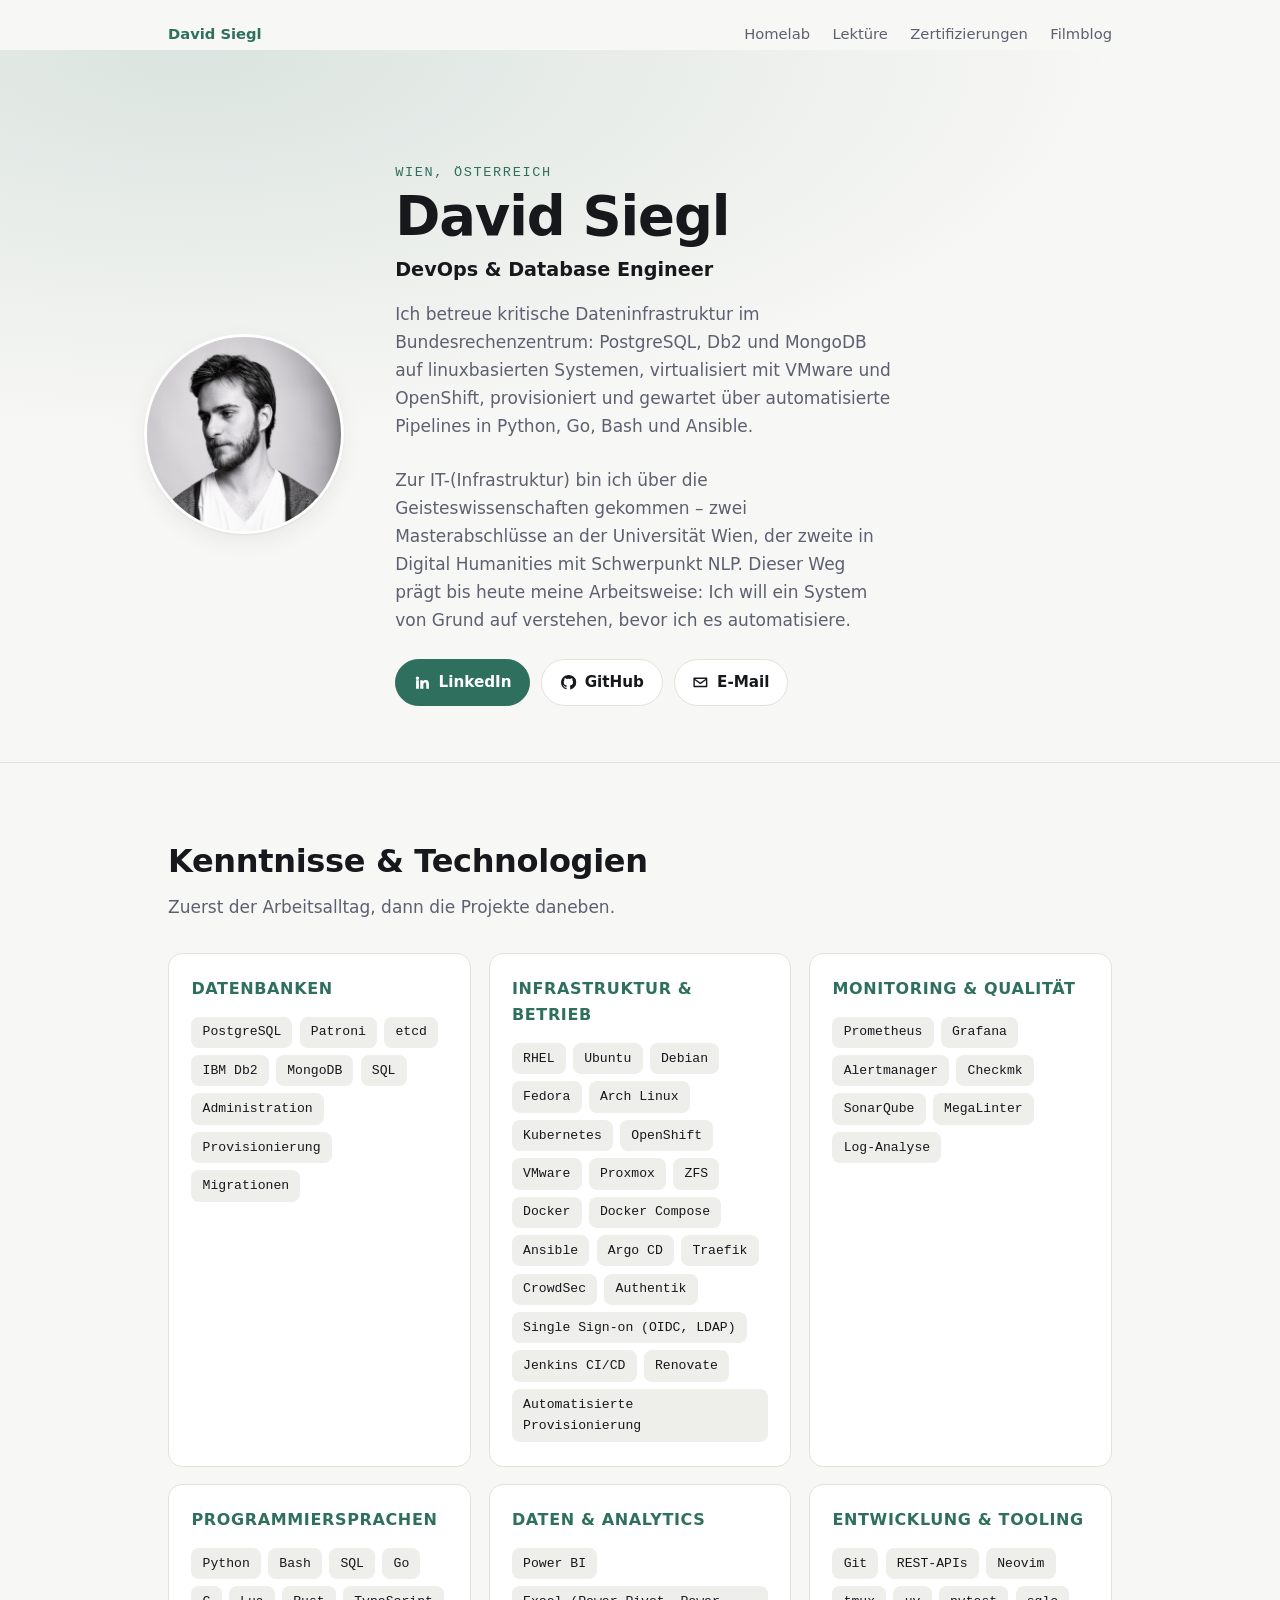
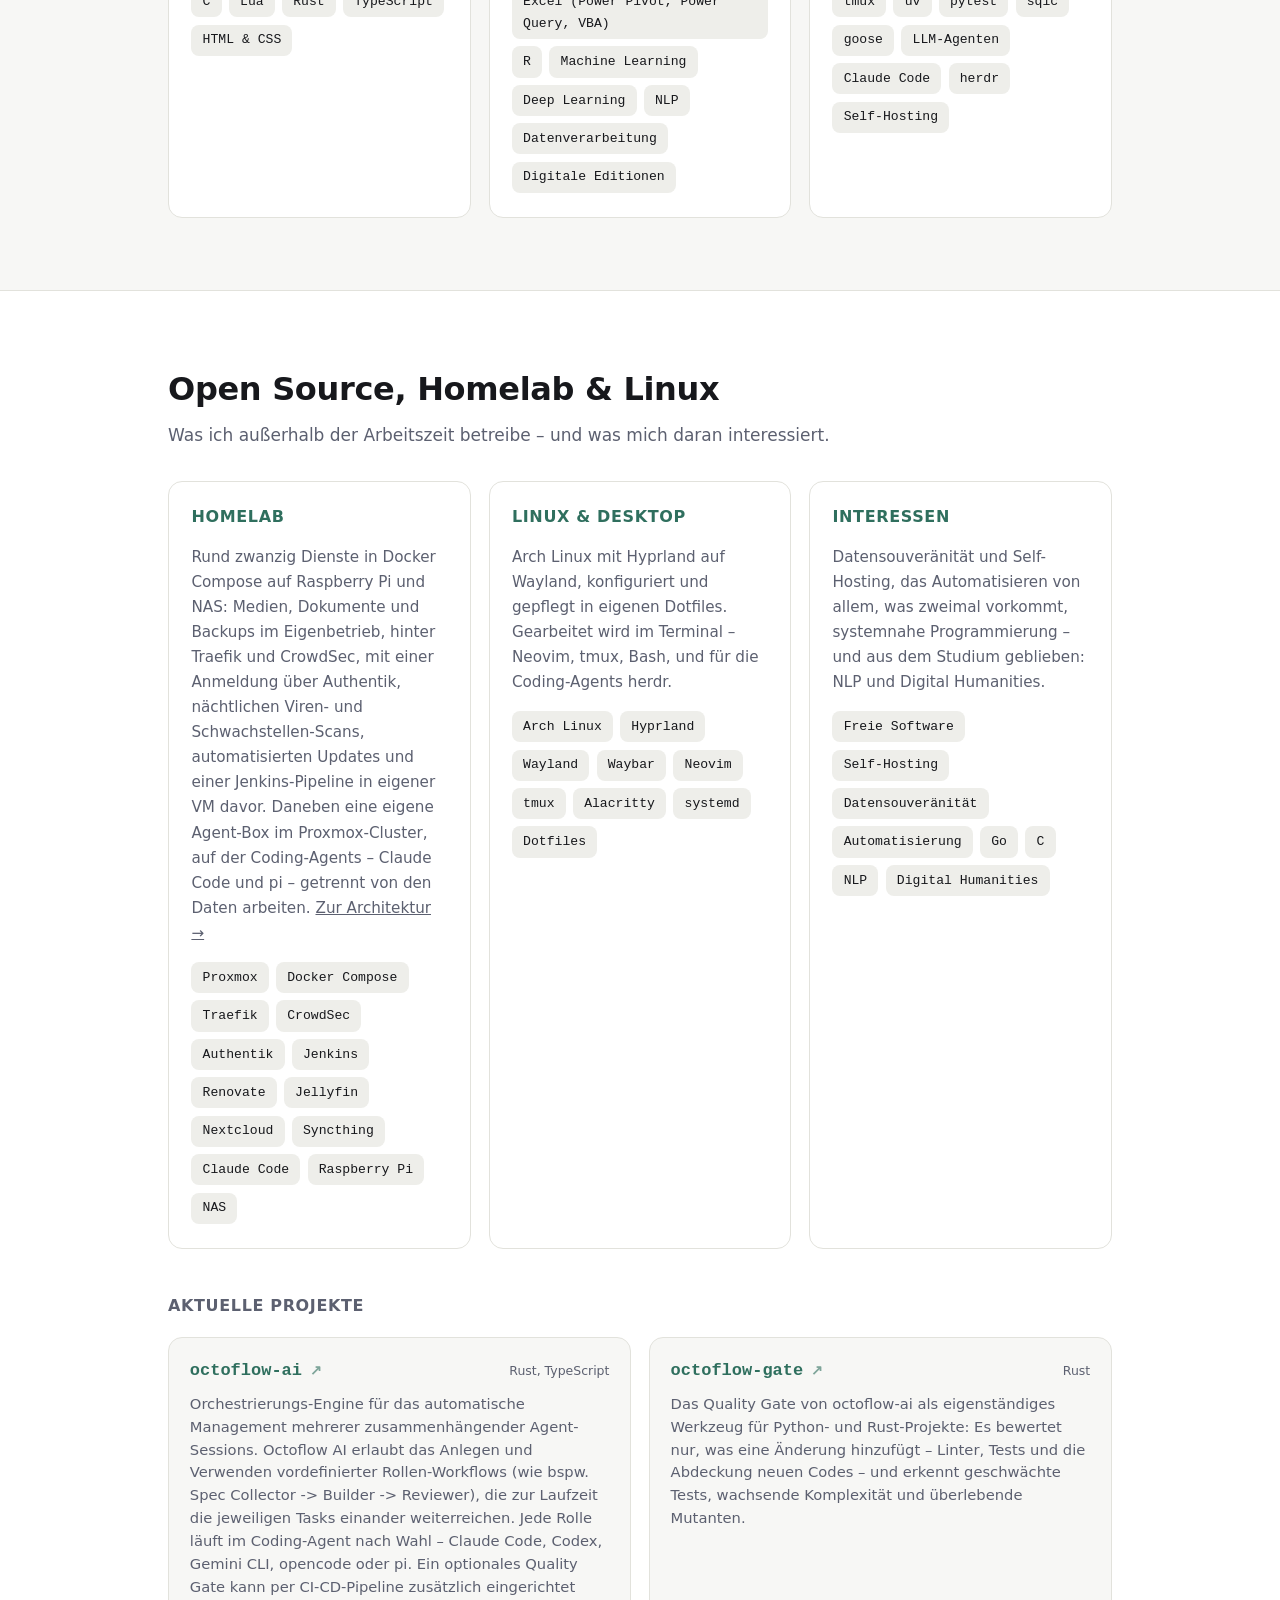
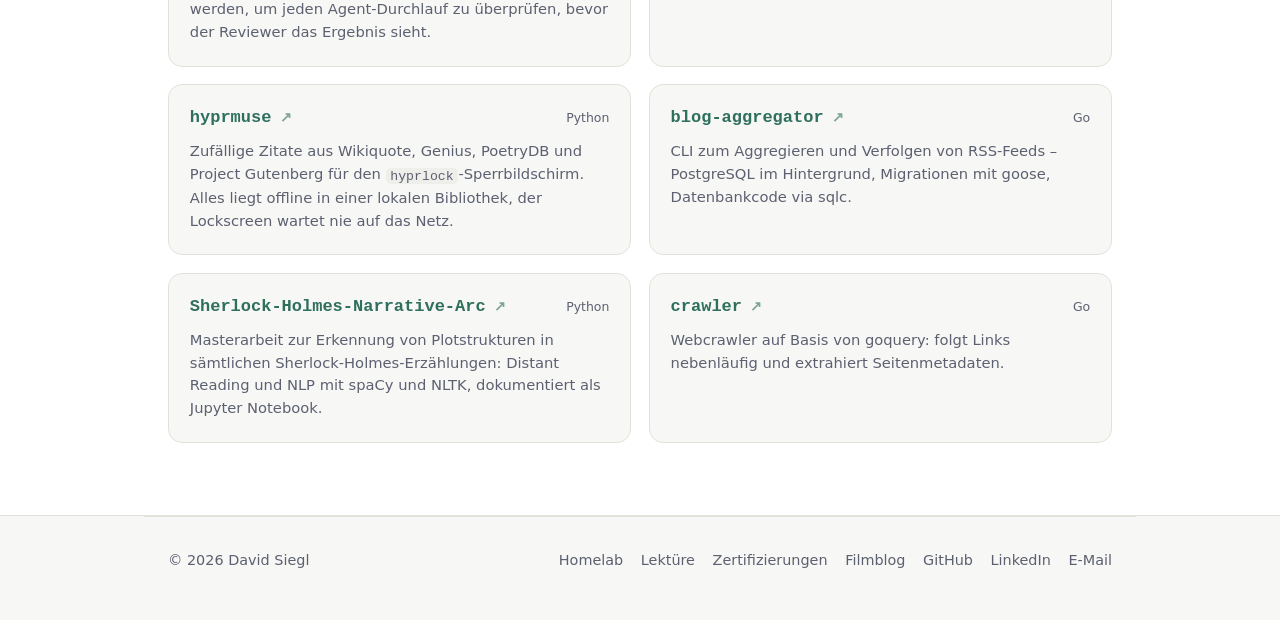
==== commit f8944ad2: "drop Python from octoflow-ai's languages" ====
--- a/index.html
+++ b/index.html
@@ -173,7 +173,7 @@
       <div class="projects">
 
         <a class="project" href="https://github.com/DavidSiegl/octoflow-ai" target="_blank" rel="noopener noreferrer">
-          <span class="project__head"><span class="project__name">octoflow-ai</span><span class="project__lang">Rust, Python, TypeScript</span></span>
+          <span class="project__head"><span class="project__name">octoflow-ai</span><span class="project__lang">Rust, TypeScript</span></span>
           <span class="project__desc">
             Orchestrierungs-Engine für das automatische Management mehrerer zusammenhängender Agent-Sessions.
             Octoflow AI erlaubt das Anlegen und Verwenden vordefinierter Rollen-Workflows
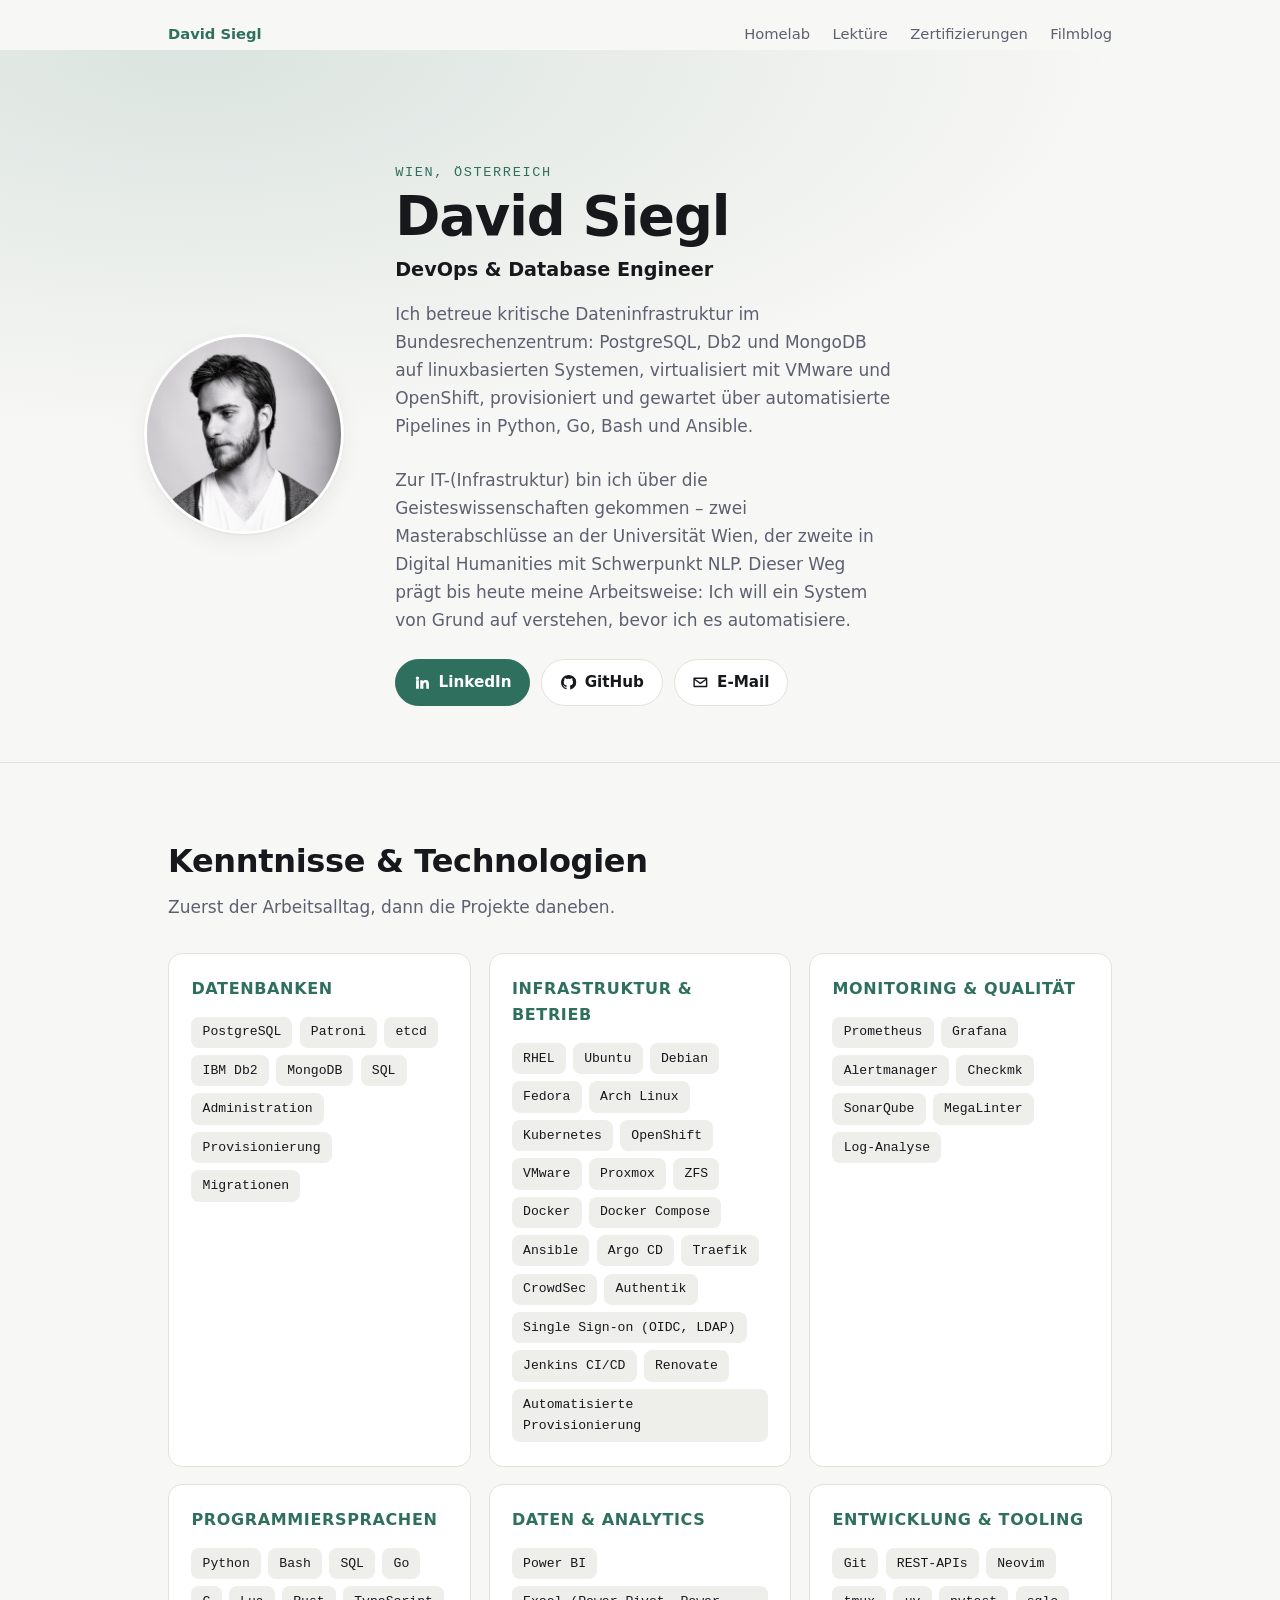
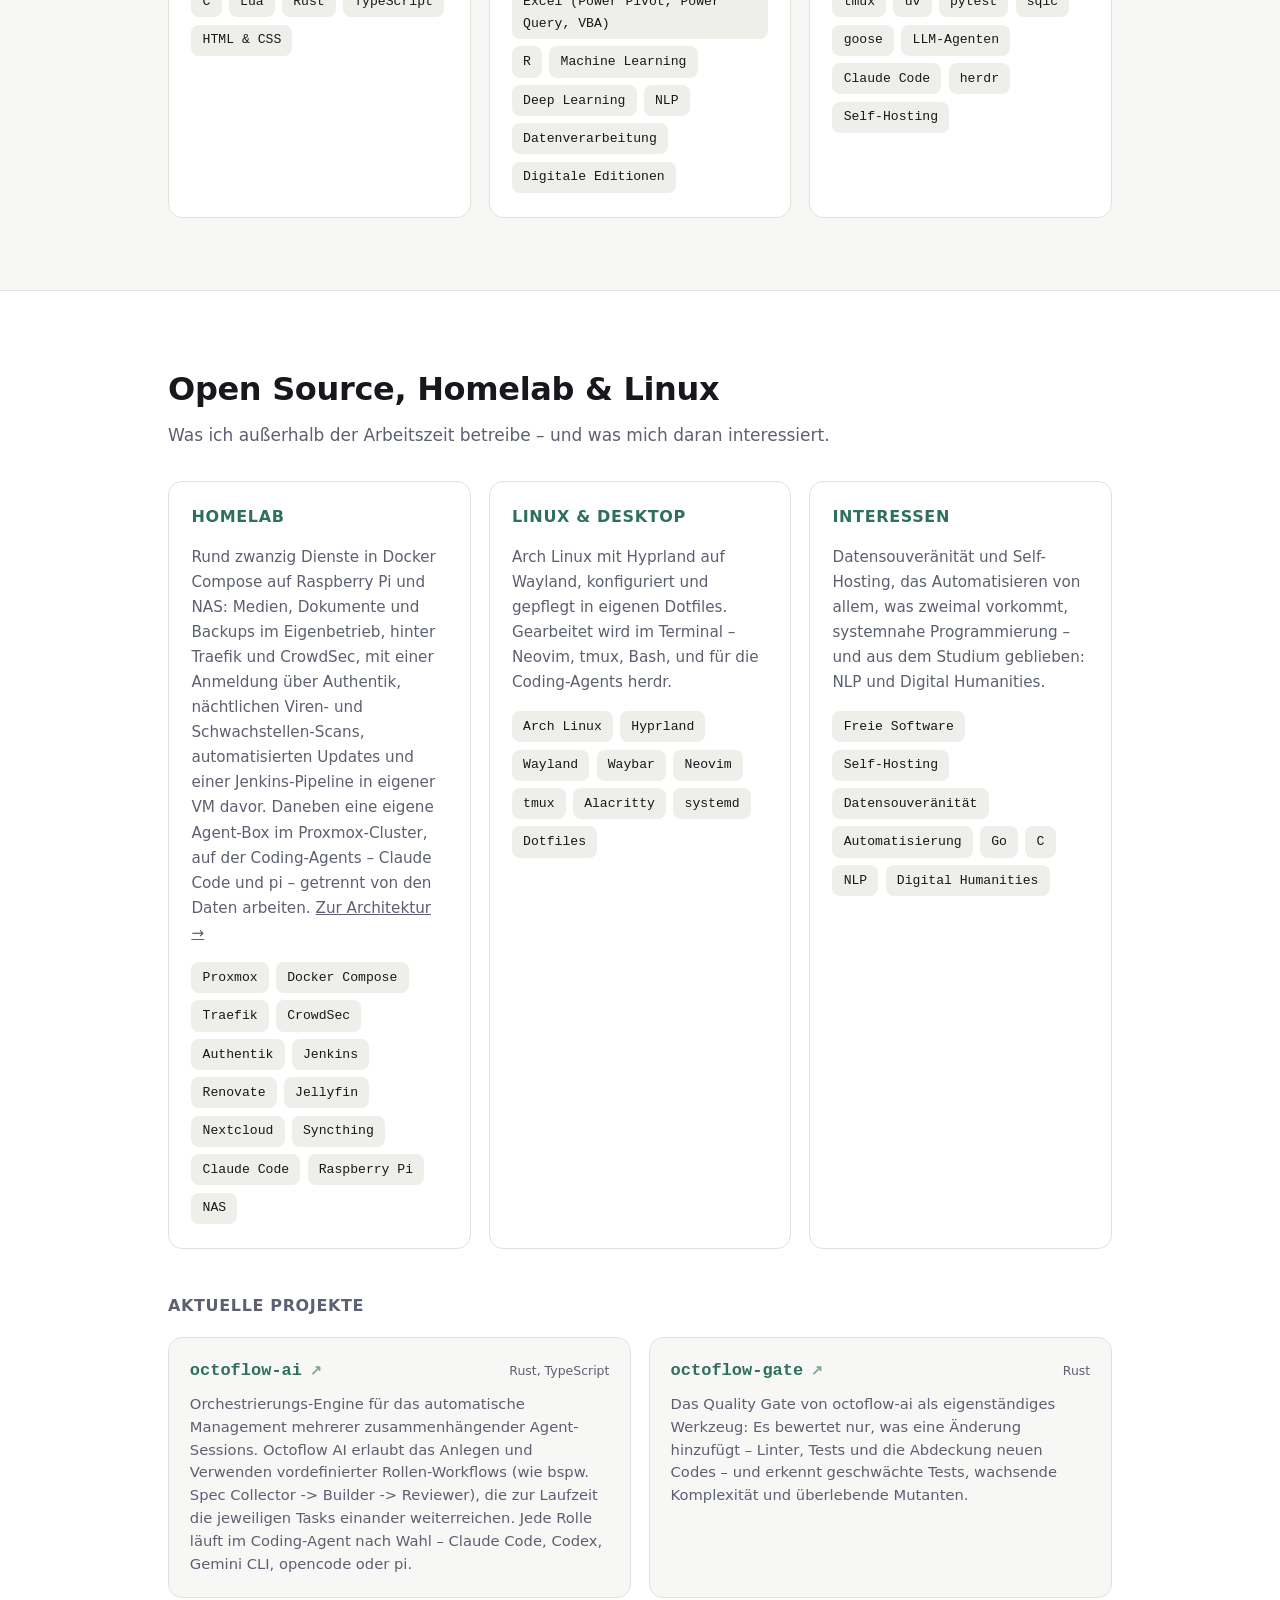
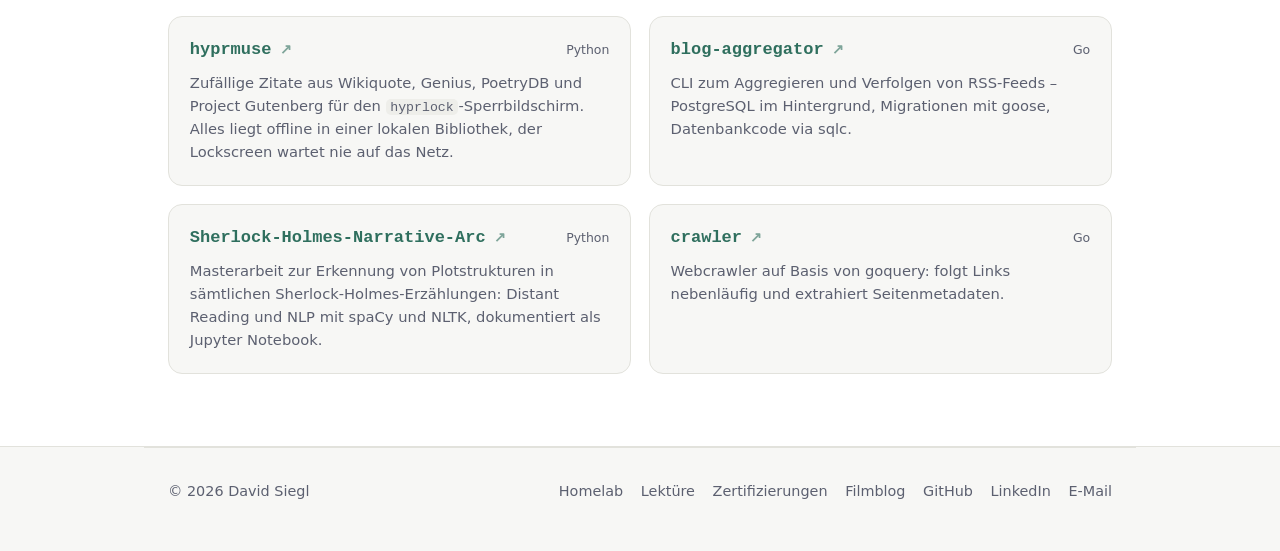
==== commit f4893768: "update projects desc" ====
--- a/index.html
+++ b/index.html
@@ -179,15 +179,13 @@
             Octoflow AI erlaubt das Anlegen und Verwenden vordefinierter Rollen-Workflows
             (wie bspw. Spec Collector -> Builder -> Reviewer), die zur Laufzeit die jeweiligen Tasks einander weiterreichen.
             Jede Rolle läuft im Coding-Agent nach Wahl – Claude Code, Codex, Gemini CLI, opencode oder pi.
-            Ein optionales Quality Gate kann per CI-CD-Pipeline zusätzlich eingerichtet werden, um jeden Agent-Durchlauf zu überprüfen,
-            bevor der Reviewer das Ergebnis sieht.
           </span>
         </a>
 
         <a class="project" href="https://github.com/DavidSiegl/octoflow-gate" target="_blank" rel="noopener noreferrer">
           <span class="project__head"><span class="project__name">octoflow-gate</span><span class="project__lang">Rust</span></span>
           <span class="project__desc">
-            Das Quality Gate von octoflow-ai als eigenständiges Werkzeug für Python- und Rust-Projekte:
+            Das Quality Gate von octoflow-ai als eigenständiges Werkzeug:
             Es bewertet nur, was eine Änderung hinzufügt – Linter, Tests und die Abdeckung neuen Codes –
             und erkennt geschwächte Tests, wachsende Komplexität und überlebende Mutanten.
           </span>
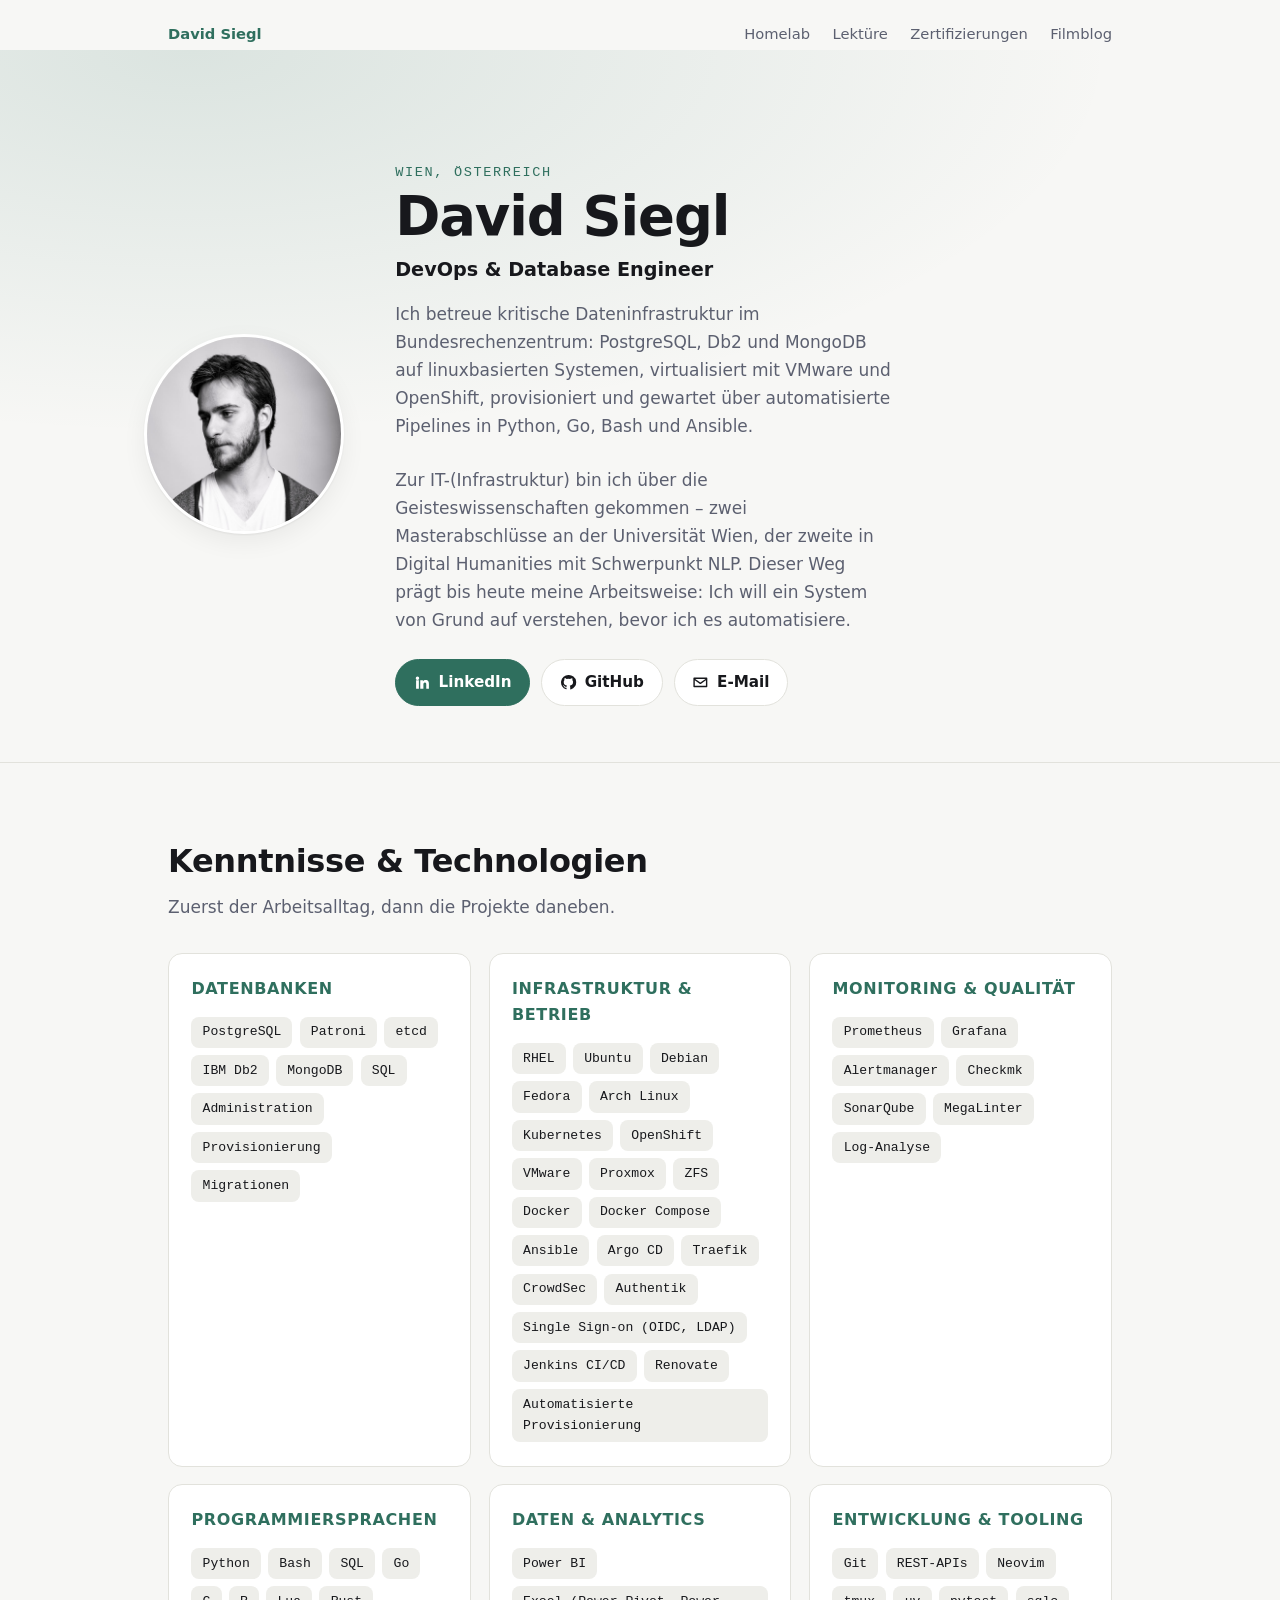
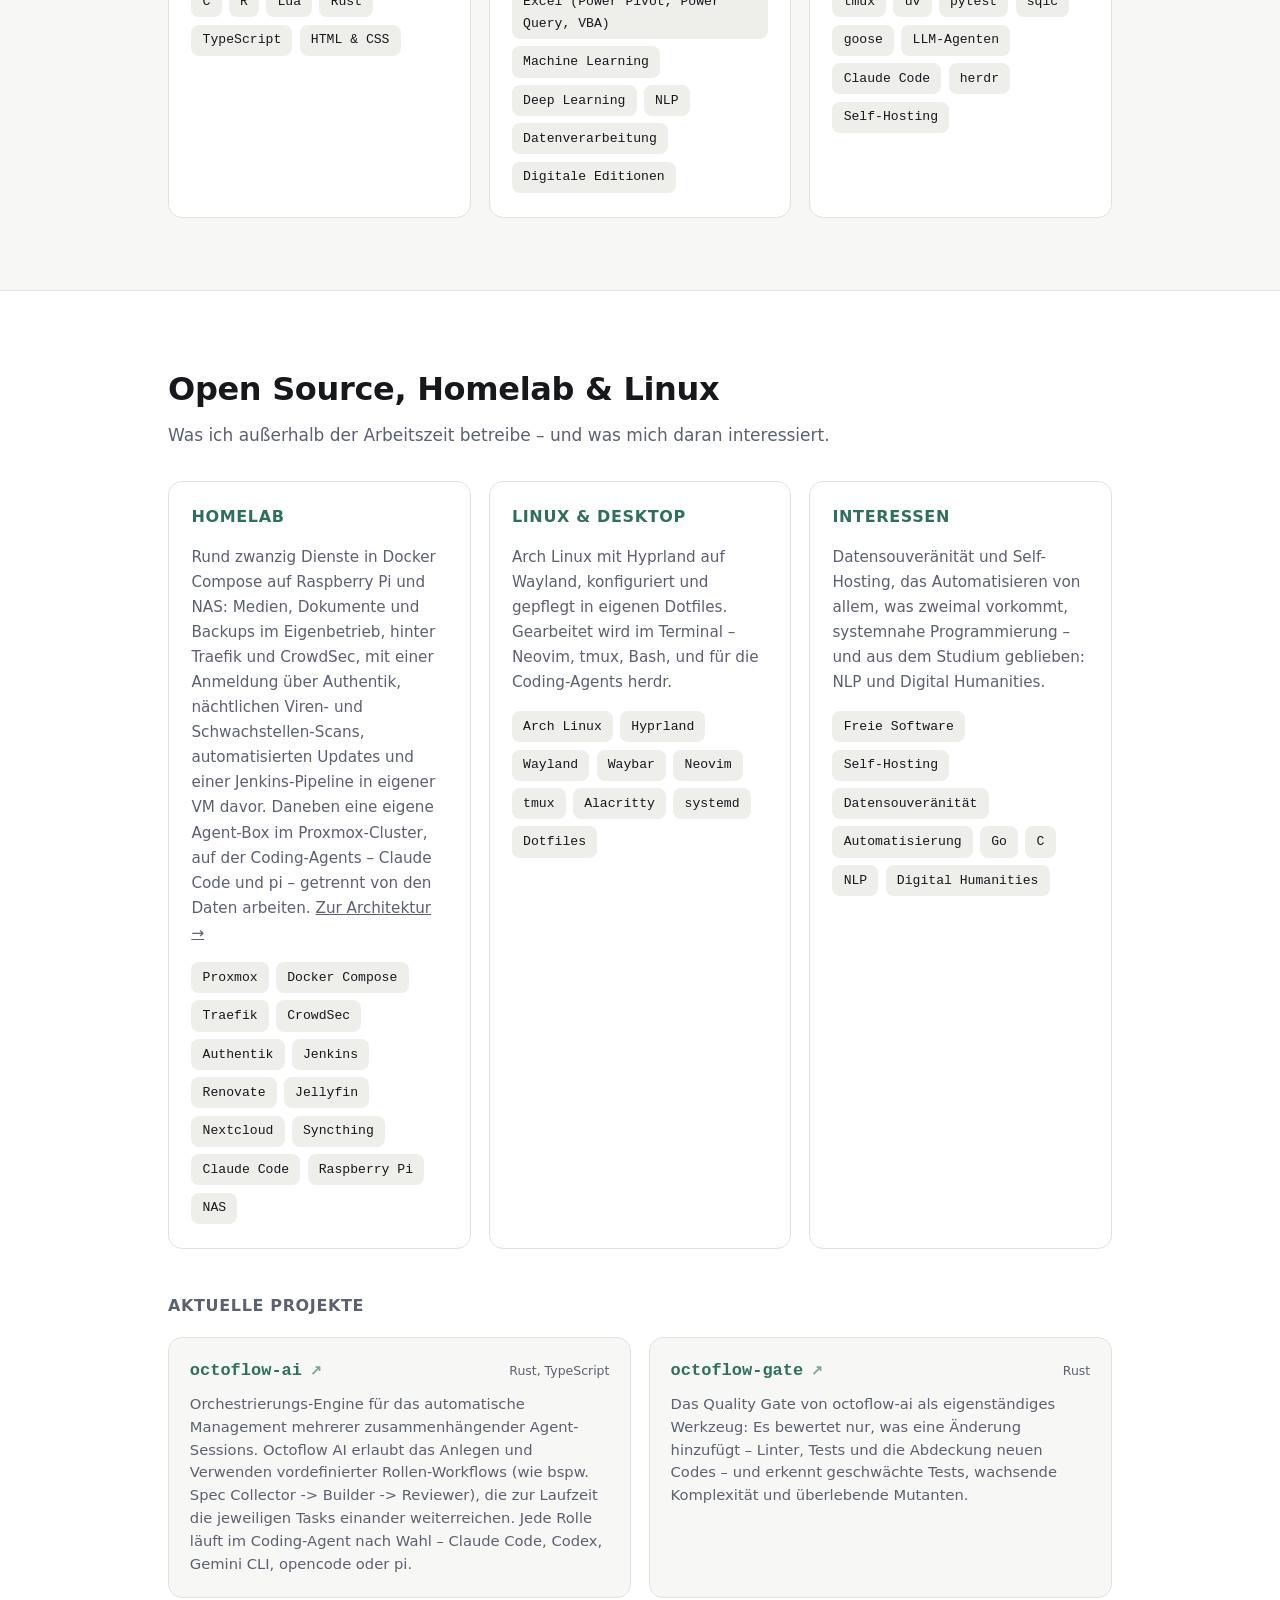
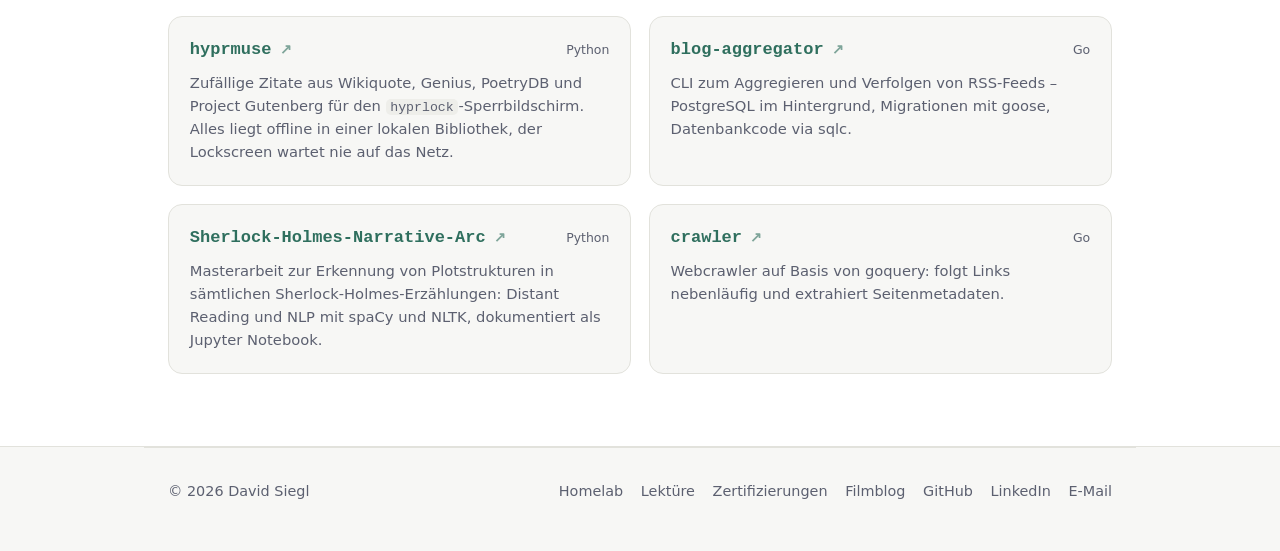
==== commit 8c1110e4: "list R under Programmiersprachen instead of Daten & Analytics" ====
--- a/index.html
+++ b/index.html
@@ -97,14 +97,14 @@
         <article class="card">
           <h3>Programmiersprachen</h3>
           <ul class="tags">
-            <li>Python</li><li>Bash</li><li>SQL</li><li>Go</li><li>C</li><li>Lua</li><li>Rust</li><li>TypeScript</li><li>HTML &amp; CSS</li>
+            <li>Python</li><li>Bash</li><li>SQL</li><li>Go</li><li>C</li><li>R</li><li>Lua</li><li>Rust</li><li>TypeScript</li><li>HTML &amp; CSS</li>
           </ul>
         </article>
 
         <article class="card">
           <h3>Daten &amp; Analytics</h3>
           <ul class="tags">
-            <li>Power BI</li><li>Excel (Power Pivot, Power Query, VBA)</li><li>R</li>
+            <li>Power BI</li><li>Excel (Power Pivot, Power Query, VBA)</li>
             <li>Machine Learning</li><li>Deep Learning</li><li>NLP</li>
             <li>Datenverarbeitung</li><li>Digitale Editionen</li>
           </ul>
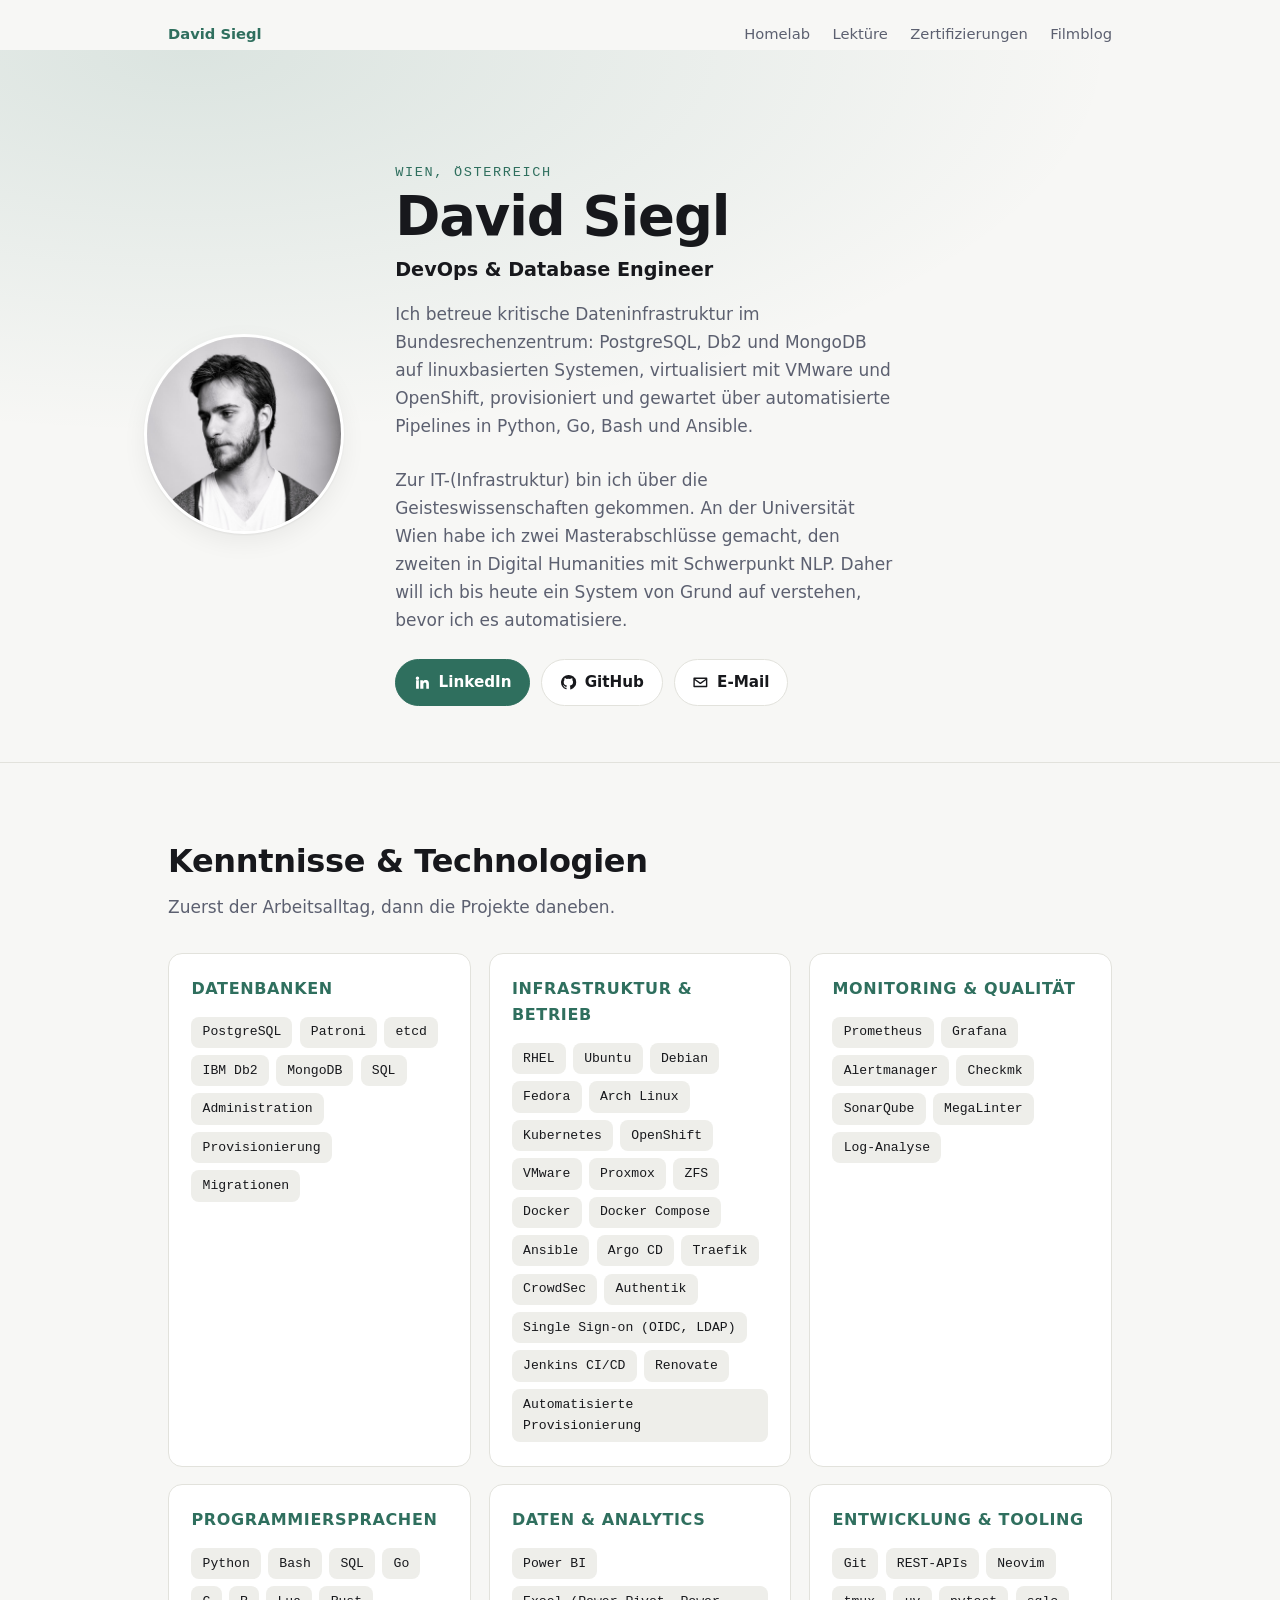
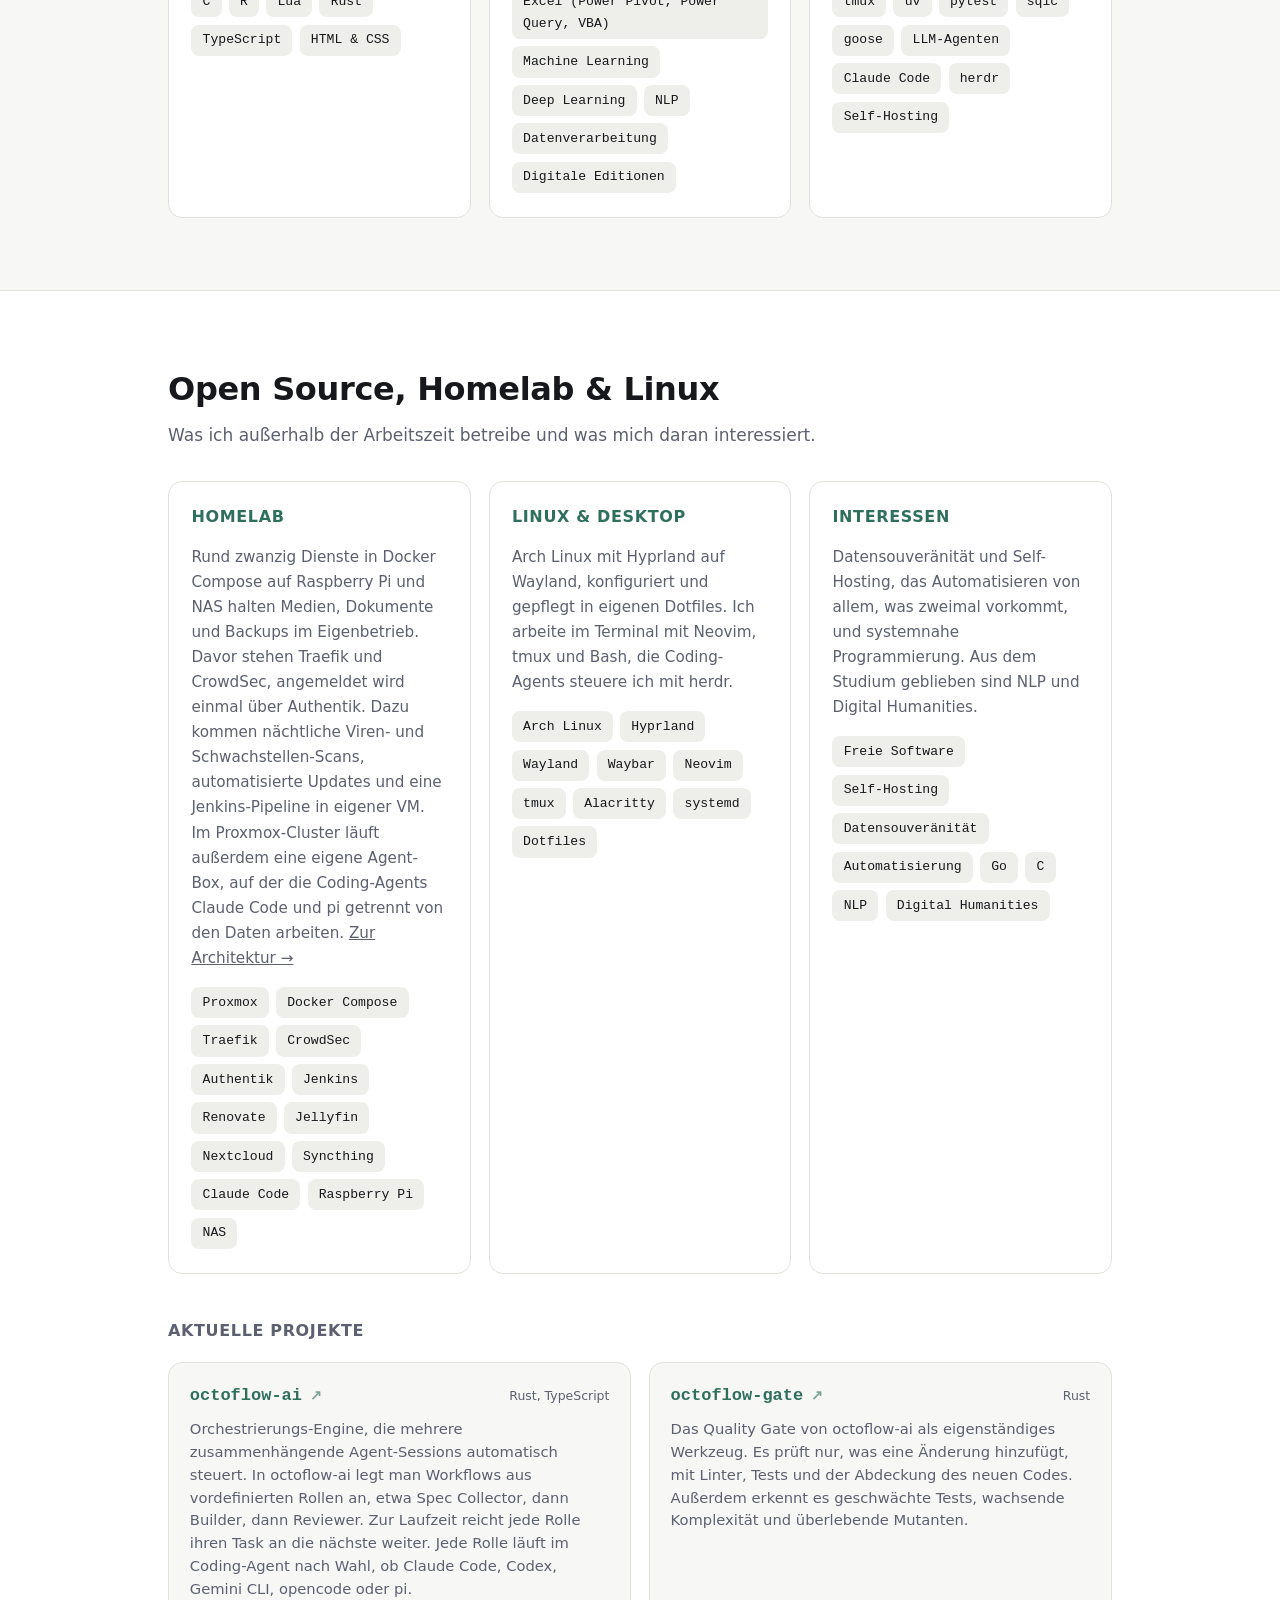
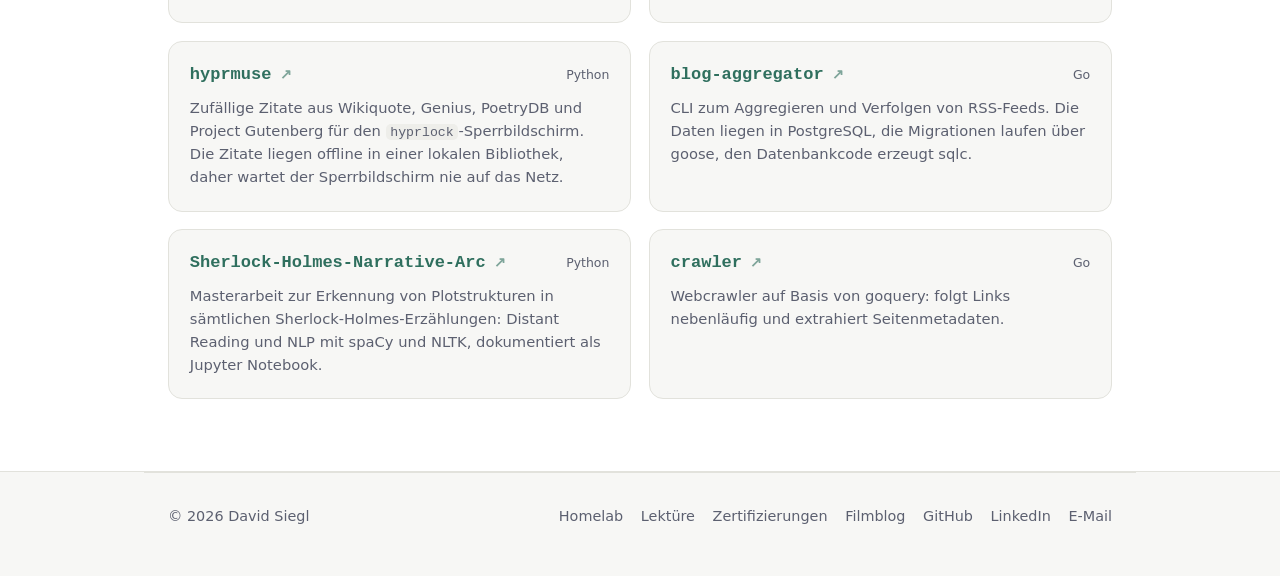
==== commit 0a9414e4: "plain the homepage prose: no dashes, split the dense sentences, one name per thing" ====
--- a/index.html
+++ b/index.html
@@ -39,9 +39,9 @@
           und gewartet über automatisierte Pipelines in Python, Go, Bash und Ansible.
         </p>
         <p class="bio">
-          Zur IT-(Infrastruktur) bin ich über die Geisteswissenschaften gekommen – zwei Masterabschlüsse
-          an der Universität Wien, der zweite in Digital Humanities mit Schwerpunkt NLP. Dieser Weg
-          prägt bis heute meine Arbeitsweise: Ich will ein System von Grund auf verstehen, bevor ich
+          Zur IT-(Infrastruktur) bin ich über die Geisteswissenschaften gekommen. An der Universität
+          Wien habe ich zwei Masterabschlüsse gemacht, den zweiten in Digital Humanities mit
+          Schwerpunkt NLP. Daher will ich bis heute ein System von Grund auf verstehen, bevor ich
           es automatisiere.
         </p>
 
@@ -122,18 +122,18 @@
 
     <section id="open-source" class="section section--alt">
       <h2>Open Source, Homelab &amp; Linux</h2>
-      <p class="section__lede">Was ich außerhalb der Arbeitszeit betreibe – und was mich daran interessiert.</p>
+      <p class="section__lede">Was ich außerhalb der Arbeitszeit betreibe und was mich daran interessiert.</p>
 
       <div class="grid">
         <article class="card">
           <h3>Homelab</h3>
           <p class="card__text">
-            Rund zwanzig Dienste in Docker Compose auf Raspberry Pi und NAS: Medien, Dokumente und
-            Backups im Eigenbetrieb, hinter Traefik und CrowdSec, mit einer Anmeldung über
-            Authentik, nächtlichen Viren- und Schwachstellen-Scans, automatisierten Updates
-            und einer Jenkins-Pipeline in eigener VM davor.
-            Daneben eine eigene Agent-Box im Proxmox-Cluster, auf der Coding-Agents – Claude
-            Code und pi – getrennt von den Daten arbeiten.
+            Rund zwanzig Dienste in Docker Compose auf Raspberry Pi und NAS halten Medien, Dokumente
+            und Backups im Eigenbetrieb. Davor stehen Traefik und CrowdSec, angemeldet wird einmal
+            über Authentik. Dazu kommen nächtliche Viren- und Schwachstellen-Scans, automatisierte
+            Updates und eine Jenkins-Pipeline in eigener VM.
+            Im Proxmox-Cluster läuft außerdem eine eigene Agent-Box, auf der die Coding-Agents
+            Claude Code und pi getrennt von den Daten arbeiten.
             <a href="homelab.html">Zur Architektur →</a>
           </p>
           <ul class="tags">
@@ -147,7 +147,7 @@
           <h3>Linux &amp; Desktop</h3>
           <p class="card__text">
             Arch Linux mit Hyprland auf Wayland, konfiguriert und gepflegt in eigenen Dotfiles.
-            Gearbeitet wird im Terminal – Neovim, tmux, Bash, und für die Coding-Agents herdr.
+            Ich arbeite im Terminal mit Neovim, tmux und Bash, die Coding-Agents steuere ich mit herdr.
           </p>
           <ul class="tags">
             <li>Arch Linux</li><li>Hyprland</li><li>Wayland</li><li>Waybar</li><li>Neovim</li>
@@ -159,7 +159,7 @@
           <h3>Interessen</h3>
           <p class="card__text">
             Datensouveränität und Self-Hosting, das Automatisieren von allem, was zweimal vorkommt,
-            systemnahe Programmierung – und aus dem Studium geblieben: NLP und Digital Humanities.
+            und systemnahe Programmierung. Aus dem Studium geblieben sind NLP und Digital Humanities.
           </p>
           <ul class="tags">
             <li>Freie Software</li><li>Self-Hosting</li><li>Datensouveränität</li>
@@ -175,19 +175,19 @@
         <a class="project" href="https://github.com/DavidSiegl/octoflow-ai" target="_blank" rel="noopener noreferrer">
           <span class="project__head"><span class="project__name">octoflow-ai</span><span class="project__lang">Rust, TypeScript</span></span>
           <span class="project__desc">
-            Orchestrierungs-Engine für das automatische Management mehrerer zusammenhängender Agent-Sessions.
-            Octoflow AI erlaubt das Anlegen und Verwenden vordefinierter Rollen-Workflows
-            (wie bspw. Spec Collector -> Builder -> Reviewer), die zur Laufzeit die jeweiligen Tasks einander weiterreichen.
-            Jede Rolle läuft im Coding-Agent nach Wahl – Claude Code, Codex, Gemini CLI, opencode oder pi.
+            Orchestrierungs-Engine, die mehrere zusammenhängende Agent-Sessions automatisch steuert.
+            In octoflow-ai legt man Workflows aus vordefinierten Rollen an, etwa Spec Collector, dann Builder,
+            dann Reviewer. Zur Laufzeit reicht jede Rolle ihren Task an die nächste weiter.
+            Jede Rolle läuft im Coding-Agent nach Wahl, ob Claude Code, Codex, Gemini CLI, opencode oder pi.
           </span>
         </a>
 
         <a class="project" href="https://github.com/DavidSiegl/octoflow-gate" target="_blank" rel="noopener noreferrer">
           <span class="project__head"><span class="project__name">octoflow-gate</span><span class="project__lang">Rust</span></span>
           <span class="project__desc">
-            Das Quality Gate von octoflow-ai als eigenständiges Werkzeug:
-            Es bewertet nur, was eine Änderung hinzufügt – Linter, Tests und die Abdeckung neuen Codes –
-            und erkennt geschwächte Tests, wachsende Komplexität und überlebende Mutanten.
+            Das Quality Gate von octoflow-ai als eigenständiges Werkzeug.
+            Es prüft nur, was eine Änderung hinzufügt, mit Linter, Tests und der Abdeckung des neuen Codes.
+            Außerdem erkennt es geschwächte Tests, wachsende Komplexität und überlebende Mutanten.
           </span>
         </a>
 
@@ -195,15 +195,15 @@
           <span class="project__head"><span class="project__name">hyprmuse</span><span class="project__lang">Python</span></span>
           <span class="project__desc">
             Zufällige Zitate aus Wikiquote, Genius, PoetryDB und Project Gutenberg für den <code>hyprlock</code>-Sperrbildschirm.
-            Alles liegt offline in einer lokalen Bibliothek, der Lockscreen wartet nie auf das Netz.
+            Die Zitate liegen offline in einer lokalen Bibliothek, daher wartet der Sperrbildschirm nie auf das Netz.
           </span>
         </a>
 
         <a class="project" href="https://github.com/DavidSiegl/blog-aggregator" target="_blank" rel="noopener noreferrer">
           <span class="project__head"><span class="project__name">blog-aggregator</span><span class="project__lang">Go</span></span>
           <span class="project__desc">
-            CLI zum Aggregieren und Verfolgen von RSS-Feeds – PostgreSQL im Hintergrund,
-            Migrationen mit goose, Datenbankcode via sqlc.
+            CLI zum Aggregieren und Verfolgen von RSS-Feeds. Die Daten liegen in PostgreSQL,
+            die Migrationen laufen über goose, den Datenbankcode erzeugt sqlc.
           </span>
         </a>
 
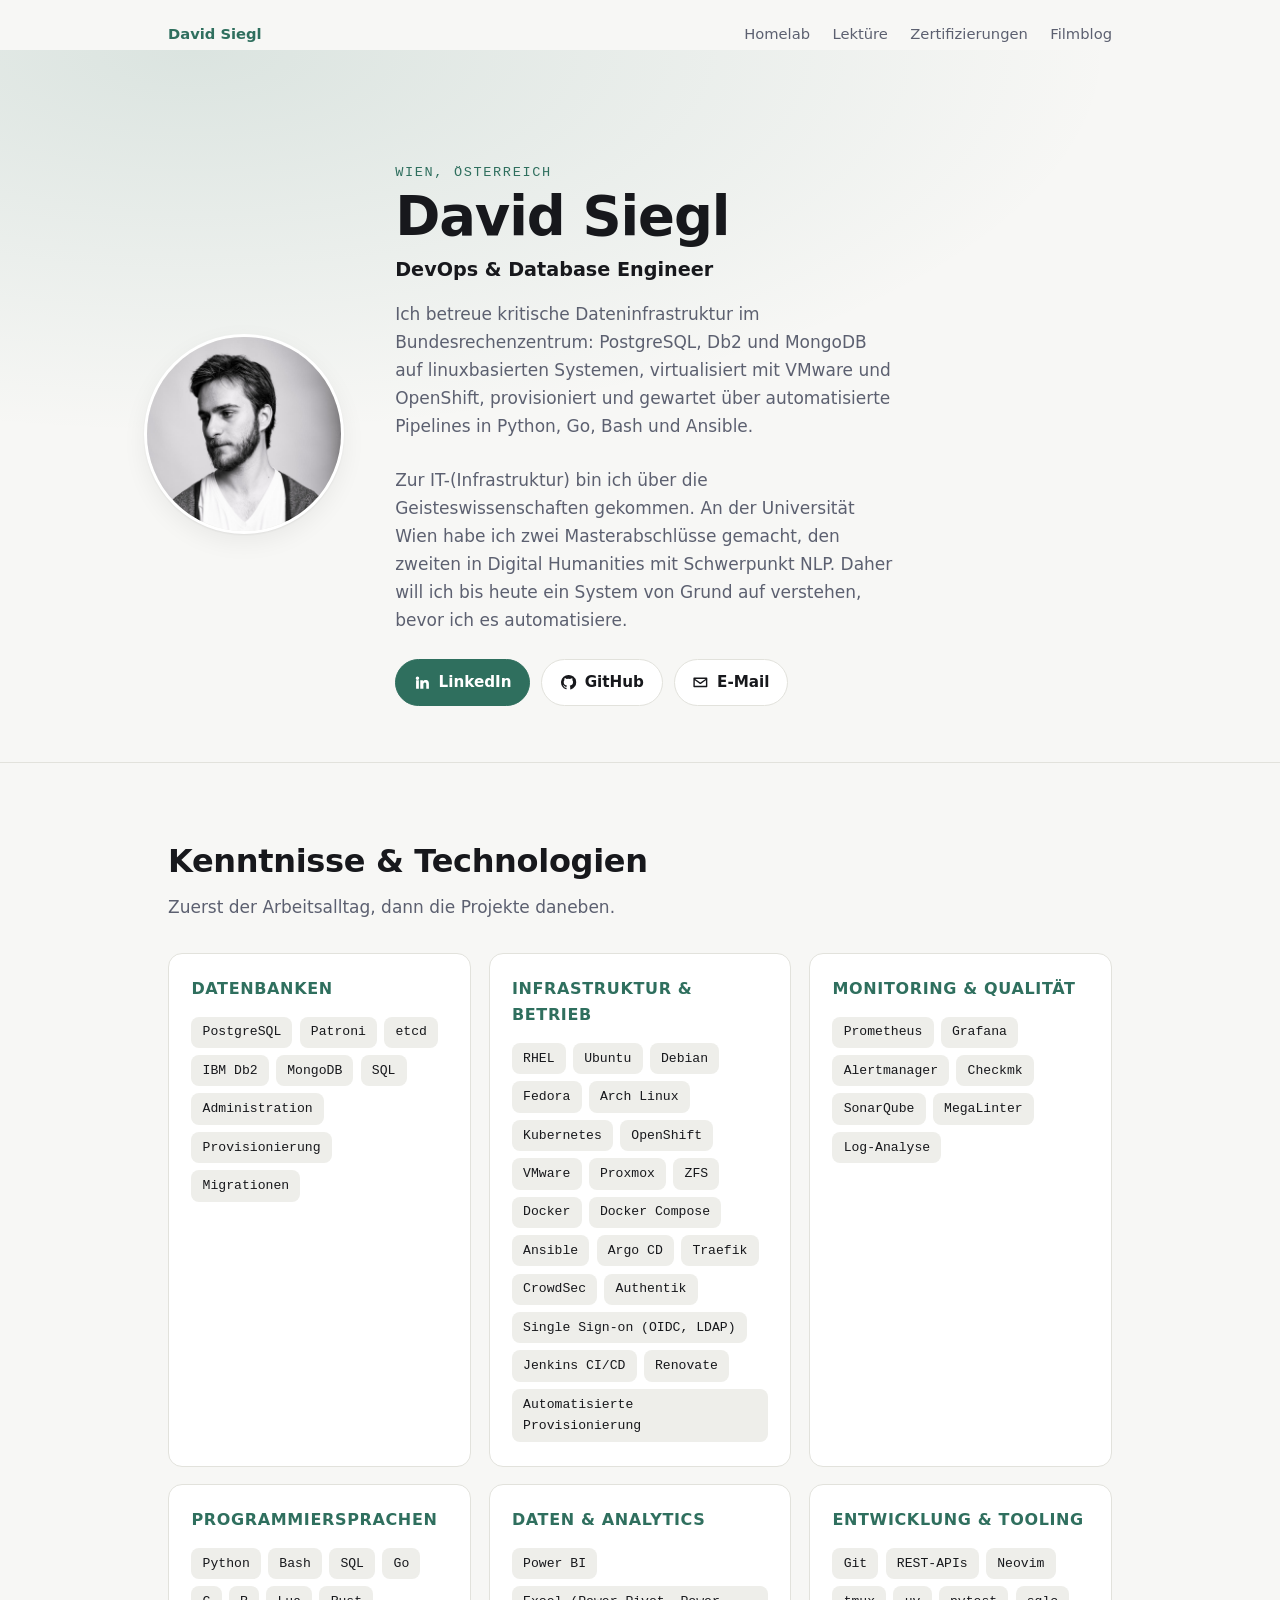
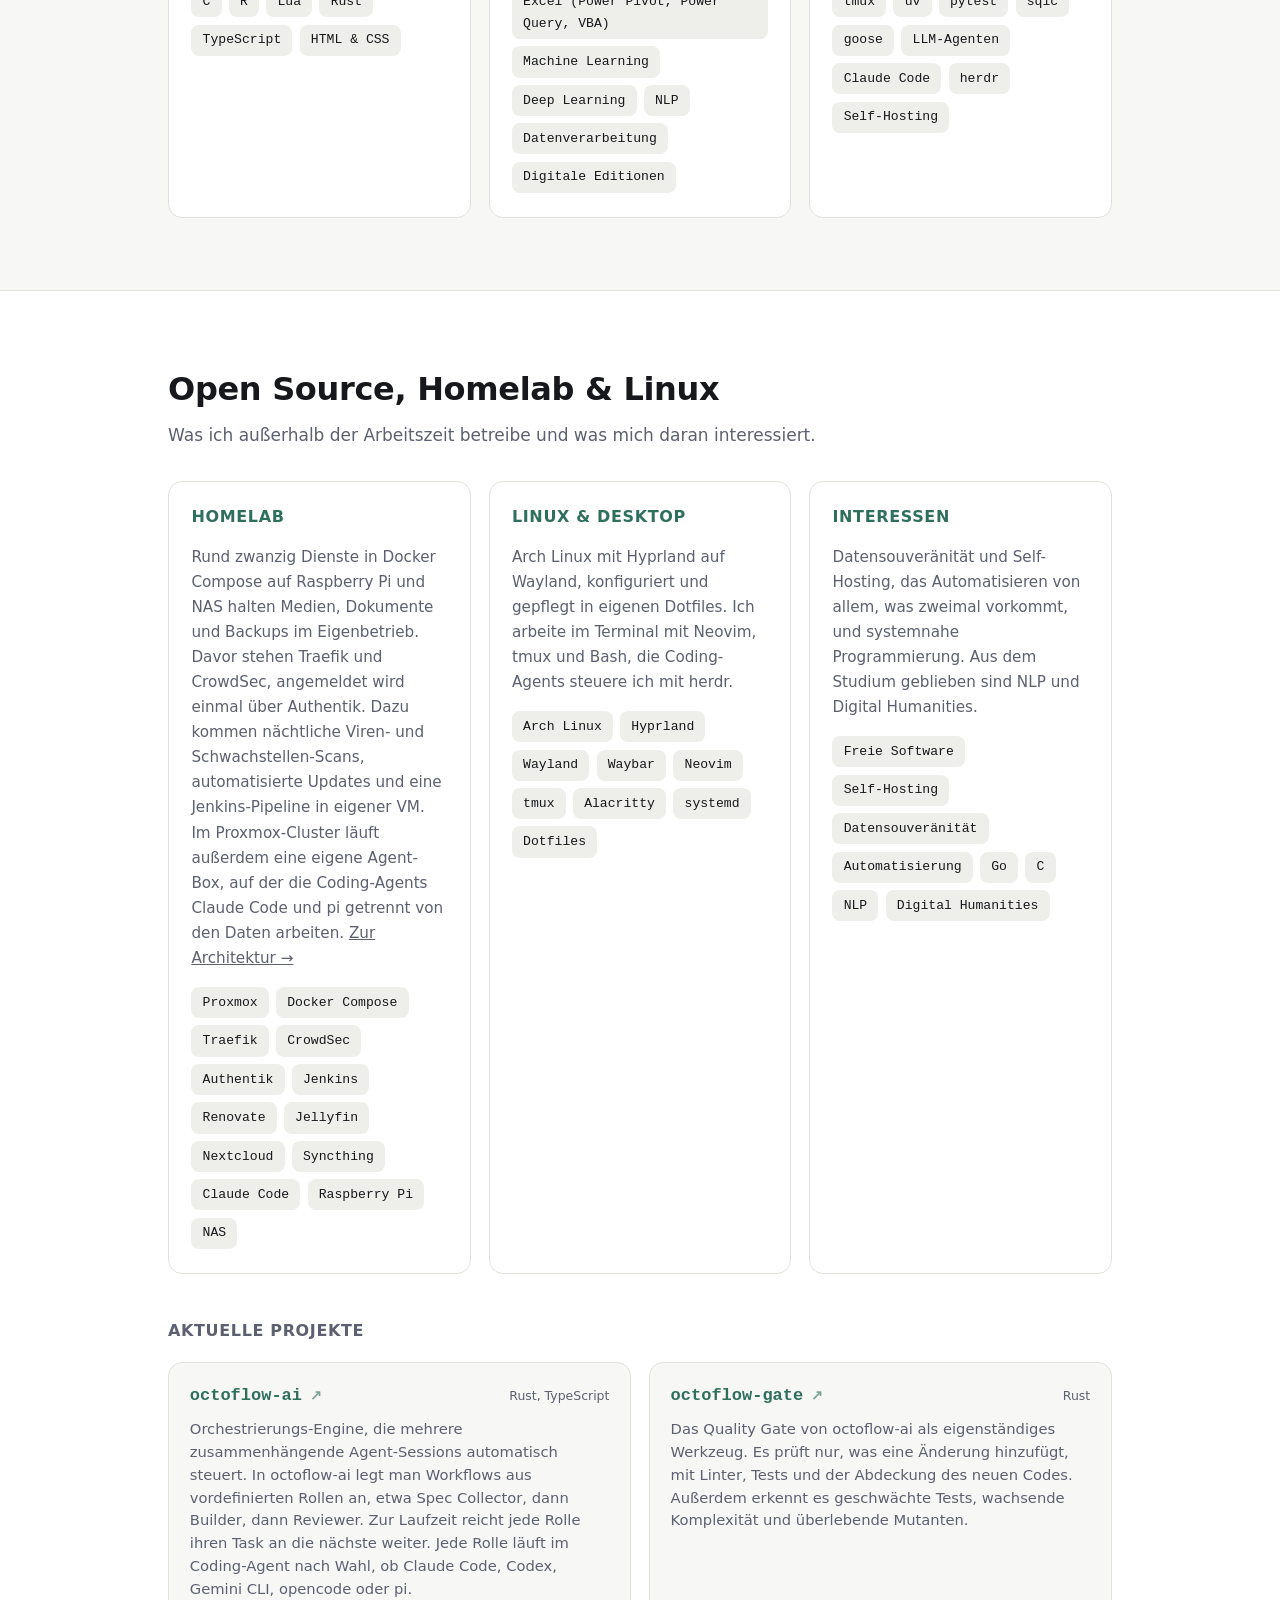
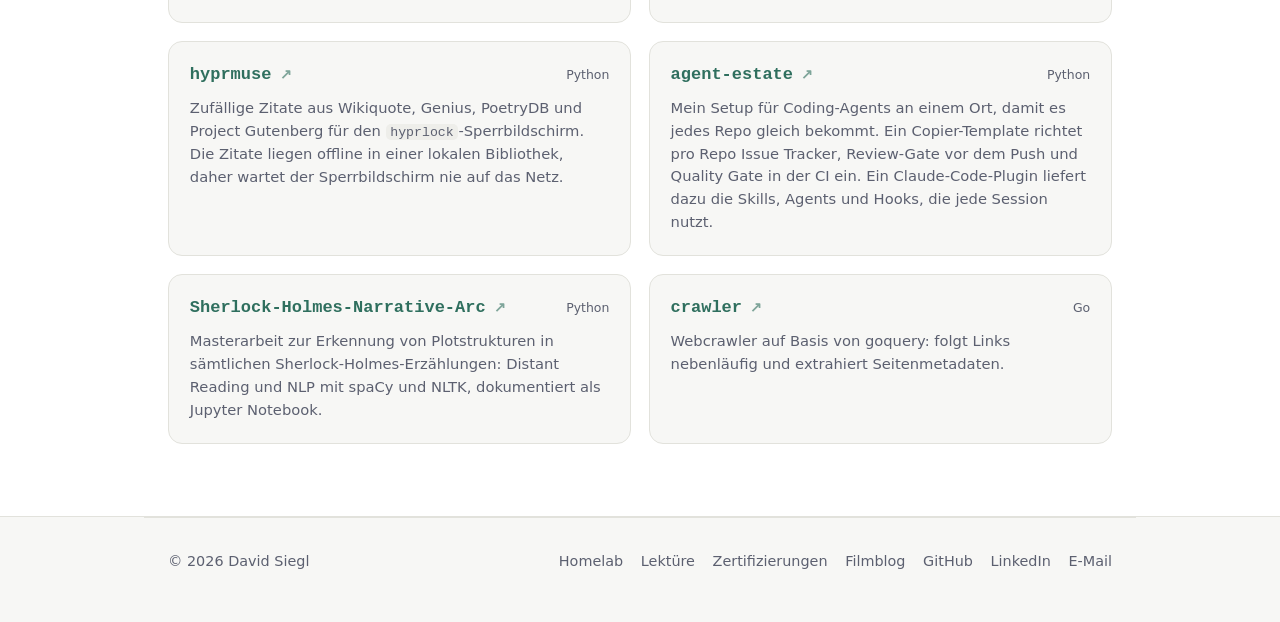
==== commit 30a79321: "list agent-estate instead of blog-aggregator among the current projects" ====
--- a/index.html
+++ b/index.html
@@ -199,11 +199,12 @@
           </span>
         </a>
 
-        <a class="project" href="https://github.com/DavidSiegl/blog-aggregator" target="_blank" rel="noopener noreferrer">
-          <span class="project__head"><span class="project__name">blog-aggregator</span><span class="project__lang">Go</span></span>
-          <span class="project__desc">
-            CLI zum Aggregieren und Verfolgen von RSS-Feeds. Die Daten liegen in PostgreSQL,
-            die Migrationen laufen über goose, den Datenbankcode erzeugt sqlc.
+        <a class="project" href="https://github.com/DavidSiegl/agent-estate" target="_blank" rel="noopener noreferrer">
+          <span class="project__head"><span class="project__name">agent-estate</span><span class="project__lang">Python</span></span>
+          <span class="project__desc">
+            Mein Setup für Coding-Agents an einem Ort, damit es jedes Repo gleich bekommt.
+            Ein Copier-Template richtet pro Repo Issue Tracker, Review-Gate vor dem Push und Quality Gate in der CI ein.
+            Ein Claude-Code-Plugin liefert dazu die Skills, Agents und Hooks, die jede Session nutzt.
           </span>
         </a>
 
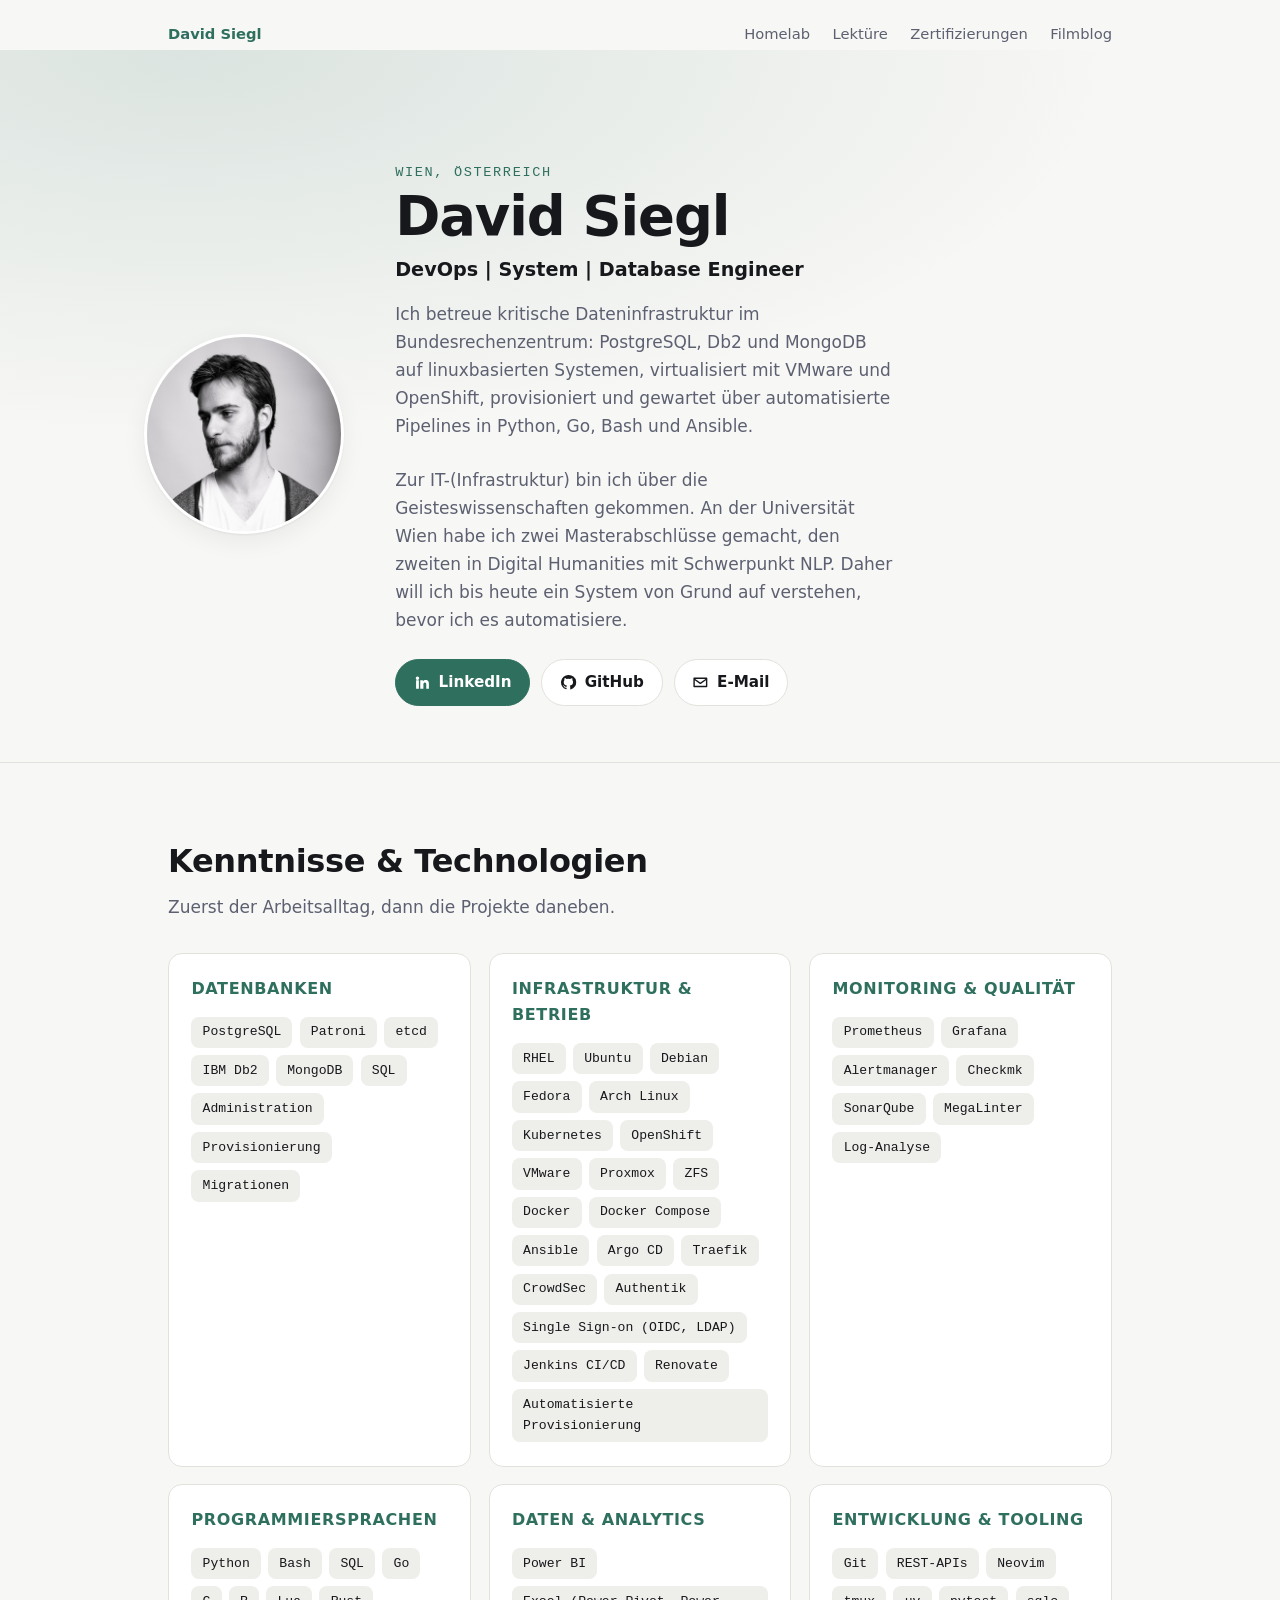
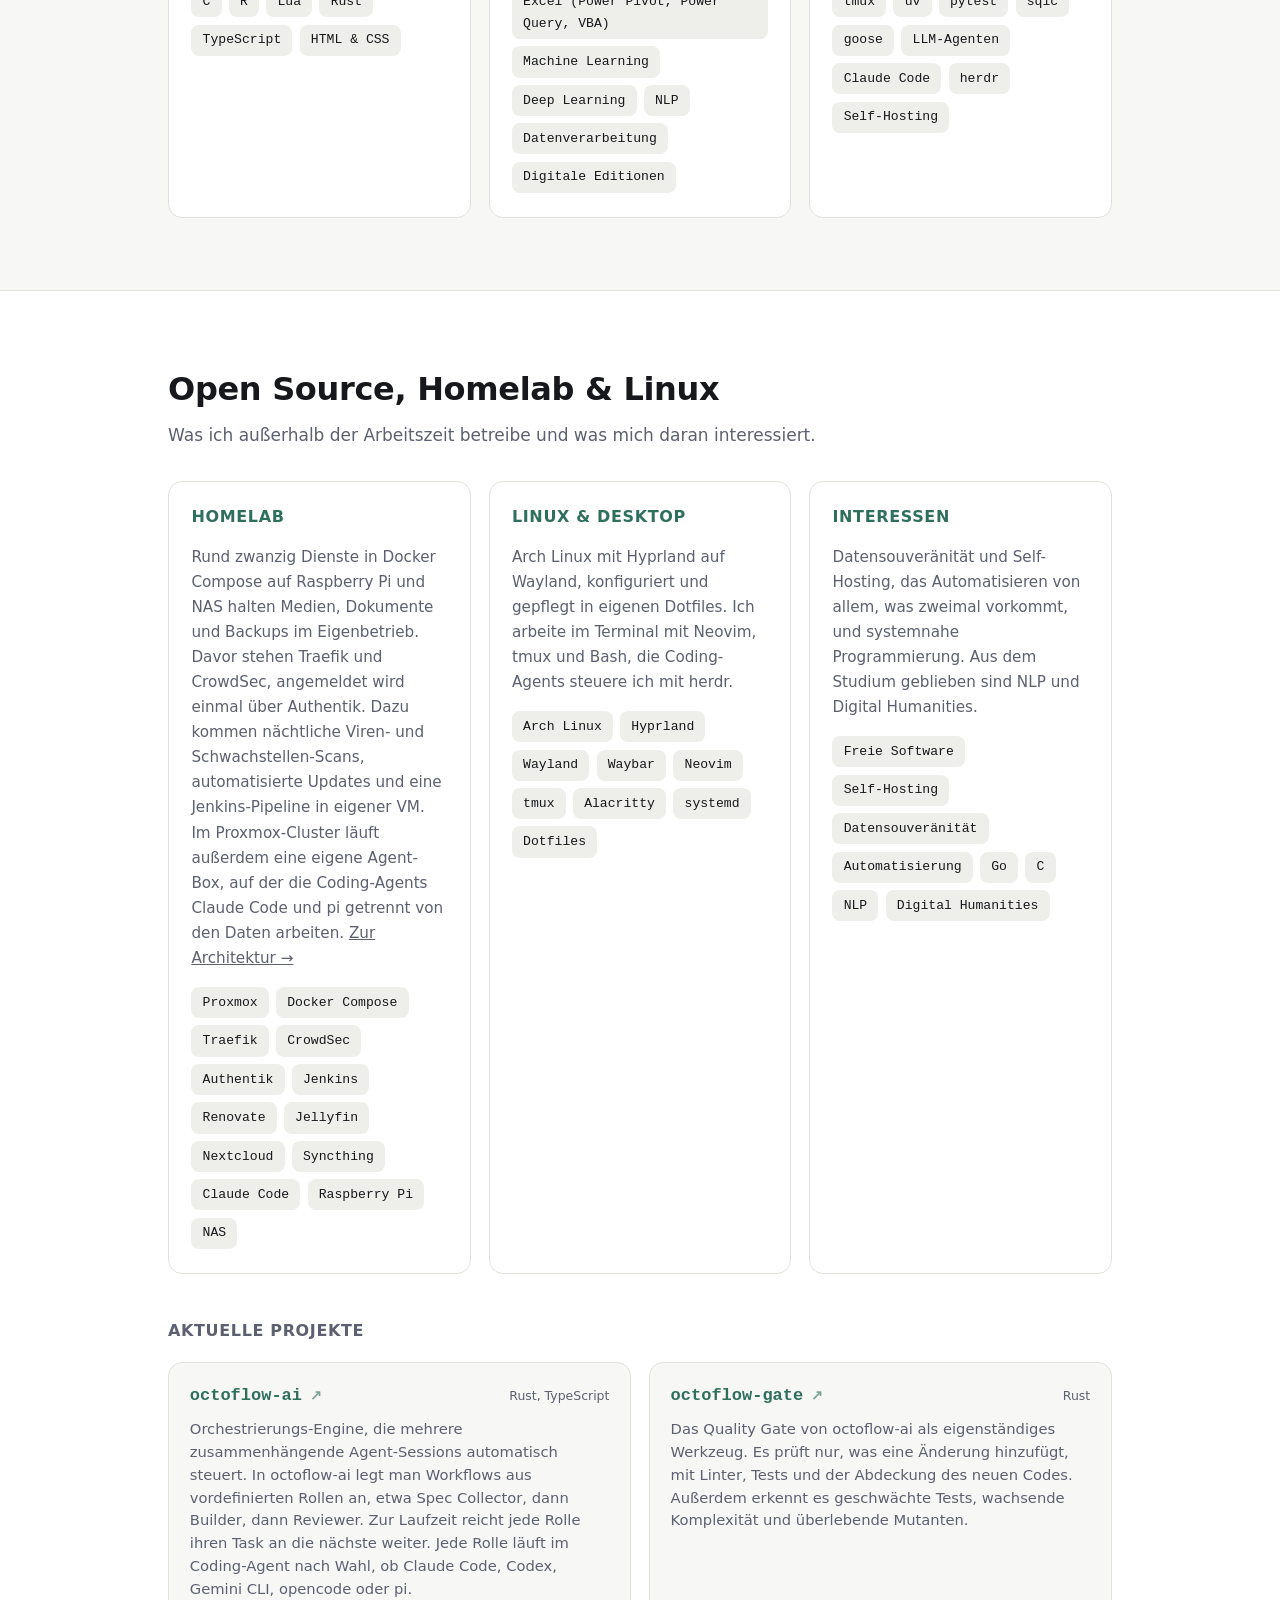
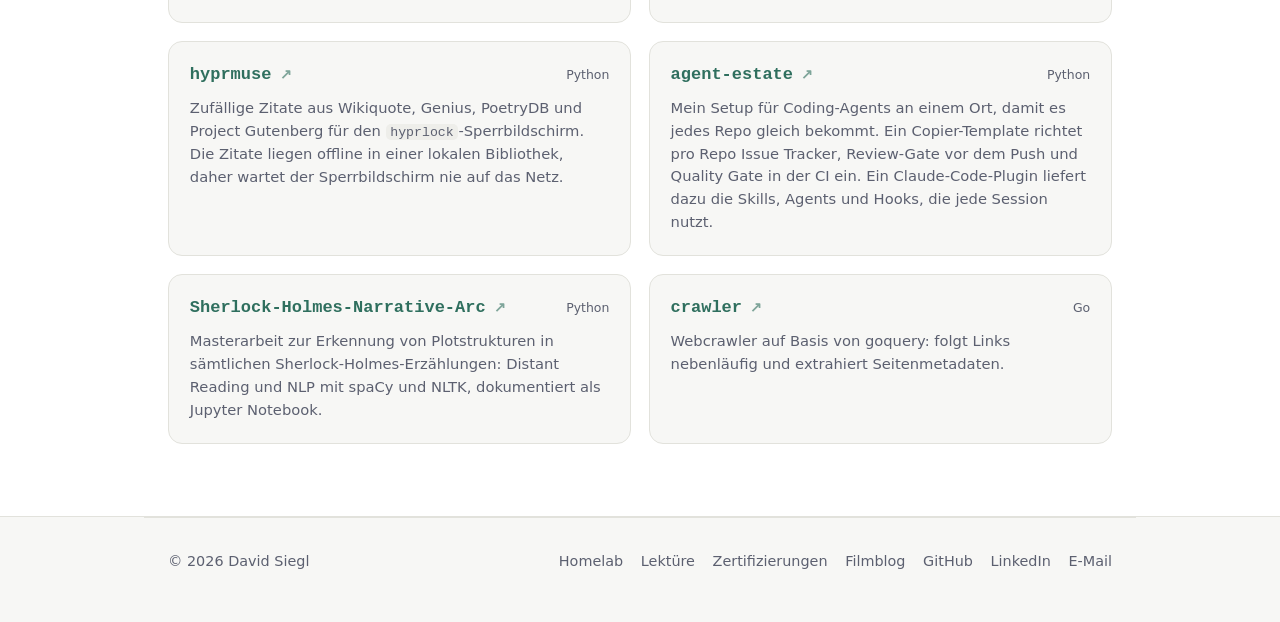
==== commit 413b107e: "change the job title to DevOps | System | Database Engineer" ====
--- a/index.html
+++ b/index.html
@@ -3,8 +3,8 @@
 <head>
   <meta charset="utf-8">
   <meta name="viewport" content="width=device-width, initial-scale=1">
-  <title>David Siegl — DevOps &amp; Database Engineer</title>
-  <meta name="description" content="David Siegl — DevOps &amp; Database Engineer in Wien. PostgreSQL, Db2 und MongoDB auf Linux, provisioniert über automatisierte Pipelines.">
+  <title>David Siegl — DevOps | System | Database Engineer</title>
+  <meta name="description" content="David Siegl — DevOps | System | Database Engineer in Wien. PostgreSQL, Db2 und MongoDB auf Linux, provisioniert über automatisierte Pipelines.">
   <link rel="icon" href="assets/favicon.svg" type="image/svg+xml">
   <link rel="icon" href="assets/favicon.png" sizes="96x96" type="image/png">
   <link rel="apple-touch-icon" href="assets/apple-touch-icon.png">
@@ -32,7 +32,7 @@
       <div class="hero__text">
         <p class="eyebrow">Wien, Österreich</p>
         <h1>David Siegl</h1>
-        <p class="tagline">DevOps &amp; Database Engineer</p>
+        <p class="tagline">DevOps | System | Database Engineer</p>
         <p class="bio">
           Ich betreue kritische Dateninfrastruktur im Bundesrechenzentrum: PostgreSQL, Db2 und
           MongoDB auf linuxbasierten Systemen, virtualisiert mit VMware und OpenShift, provisioniert
